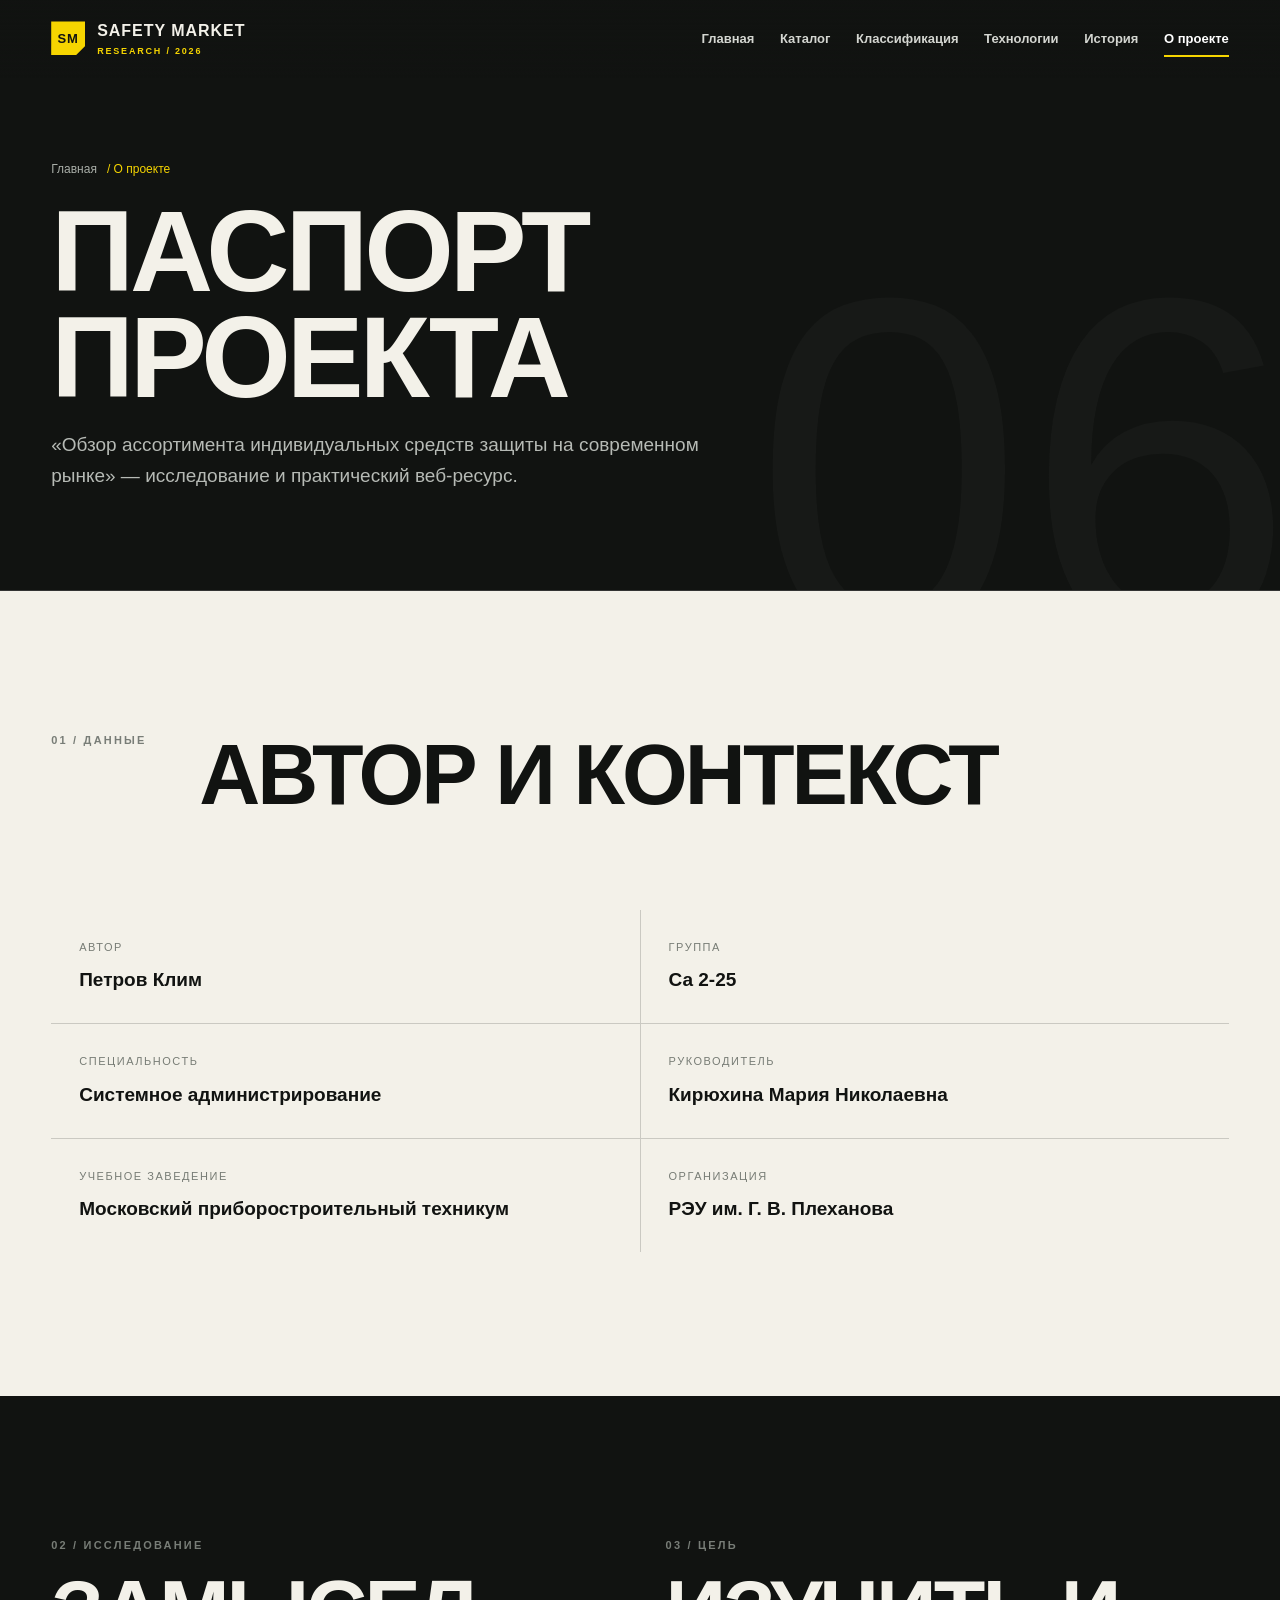
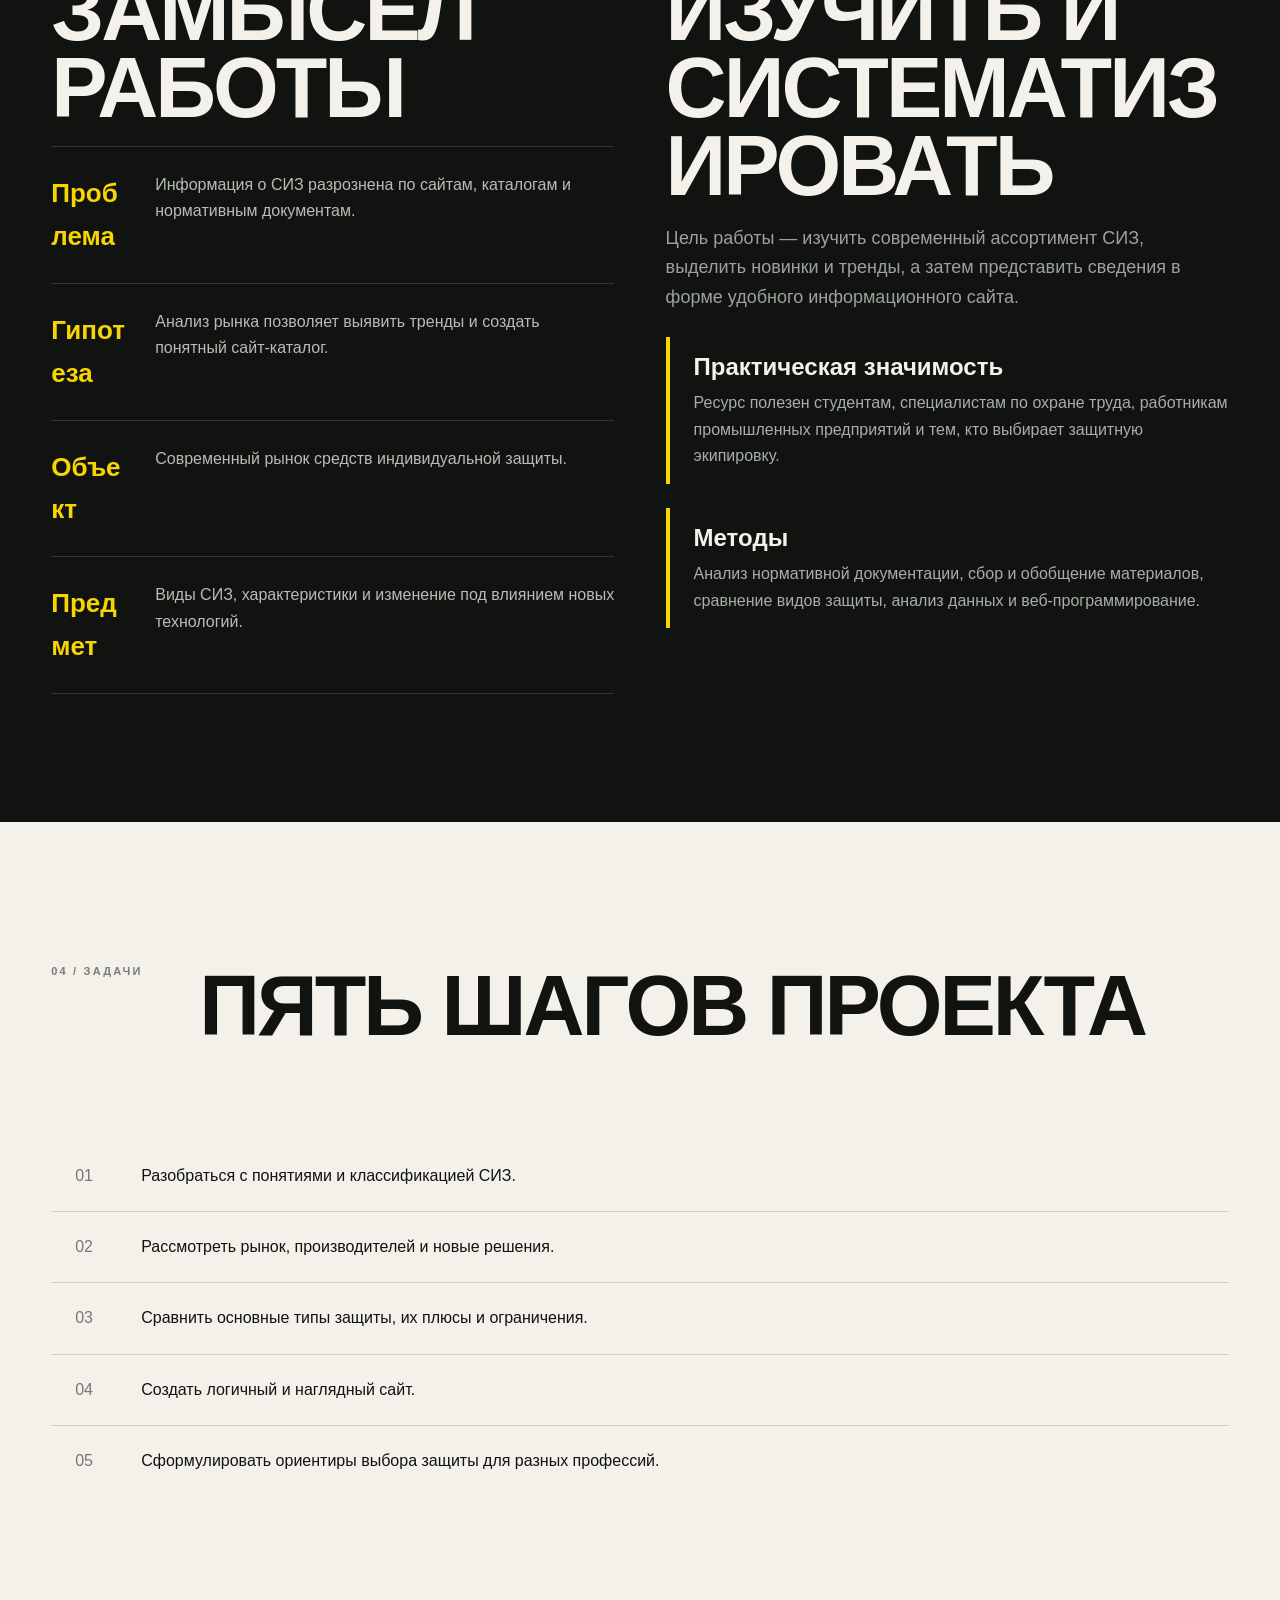
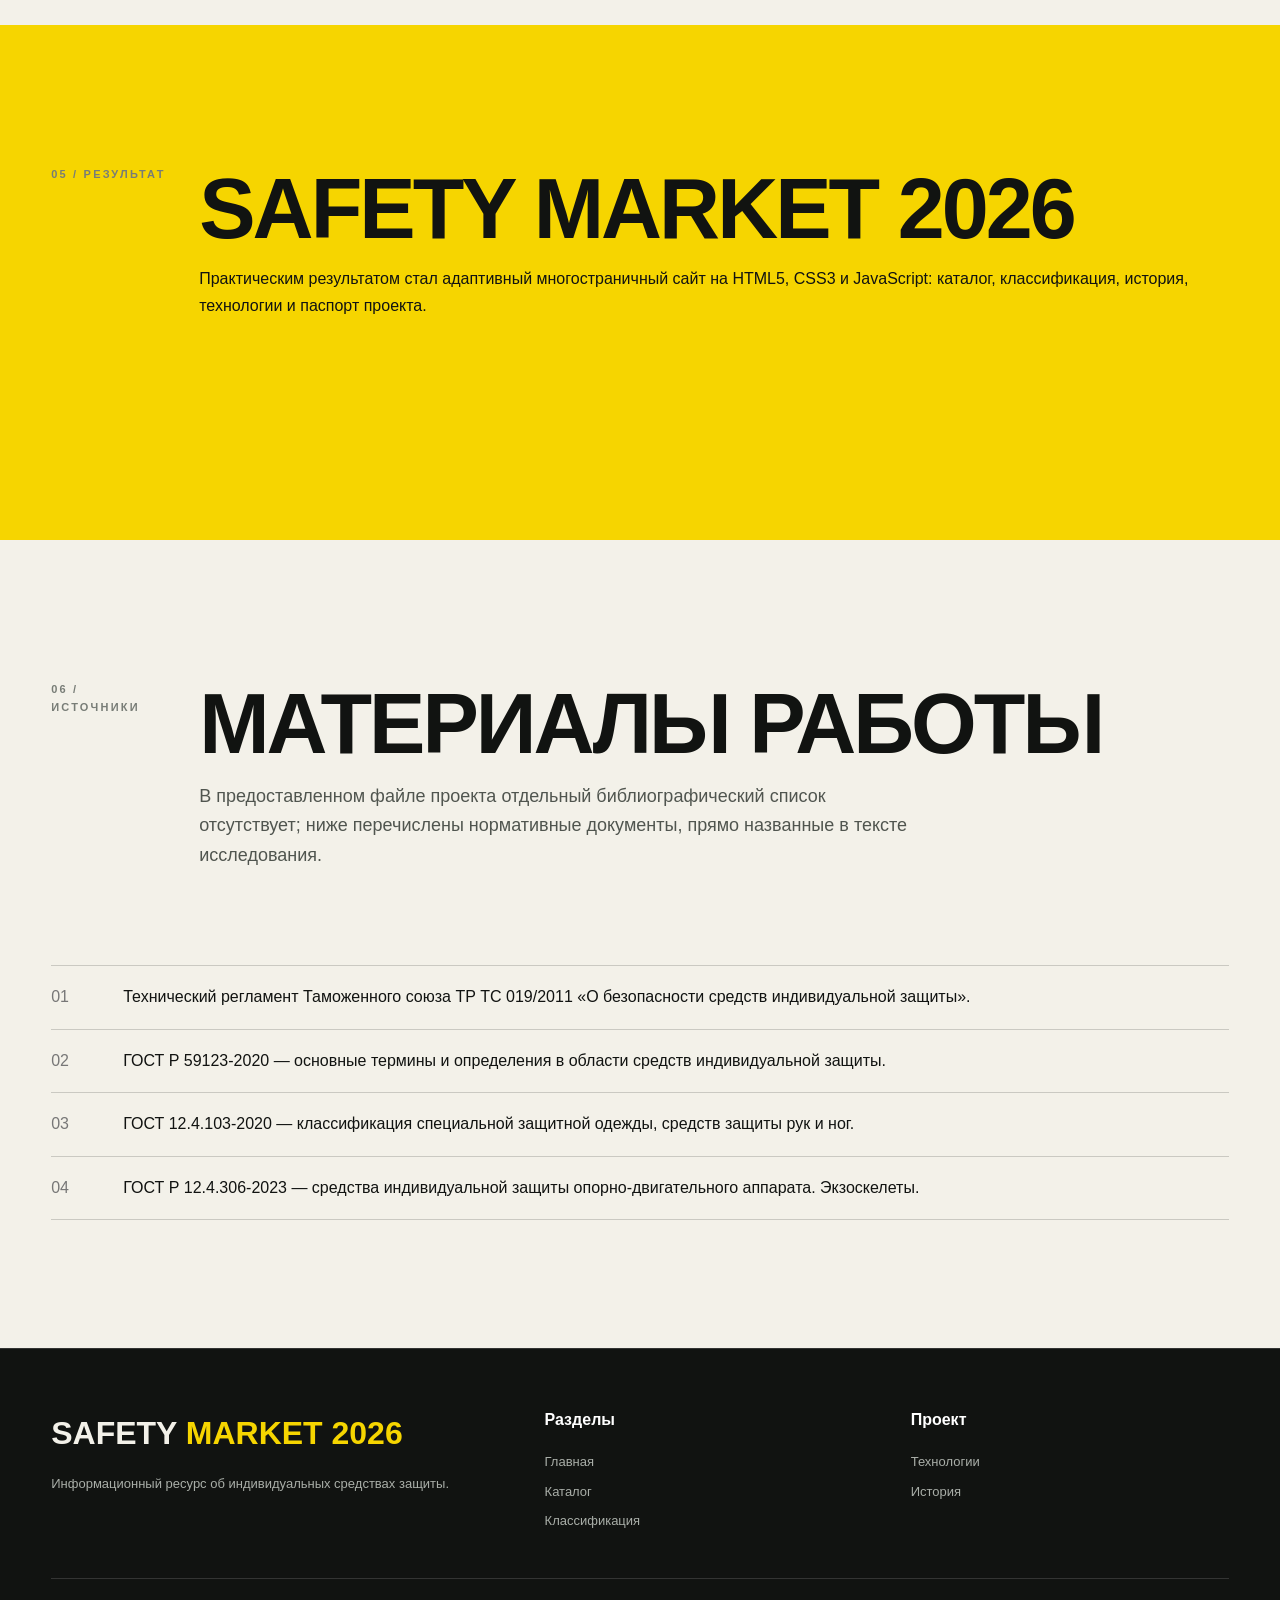
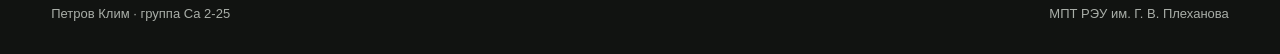
==== about.html @ 38fd539b "new site" ====
<!doctype html><html lang="ru"><head><meta charset="utf-8"><meta name="viewport" content="width=device-width,initial-scale=1"><meta name="description" content="Паспорт индивидуального проекта SAFETY MARKET 2026."><title>О проекте — SAFETY MARKET 2026</title><link rel="icon" href="assets/images/helmet.png"><link rel="stylesheet" href="assets/css/style.css?v=7"><script src="assets/js/main.js?v=7" defer></script></head><body><a class="skip-link" href="#main">К содержанию</a>
<header class="site-header"><div class="shell header-inner"><a class="brand" href="index.html"><span class="brand-mark">SM</span><span>SAFETY MARKET<small>RESEARCH / 2026</small></span></a><button class="menu-btn" aria-label="Открыть меню" aria-expanded="false" aria-controls="main-nav"><span></span></button><nav class="nav" id="main-nav"><a href="index.html">Главная</a><a href="catalog.html">Каталог</a><a href="classification.html">Классификация</a><a href="technology.html">Технологии</a><a href="history.html">История</a><a href="about.html" aria-current="page">О проекте</a></nav></div></header>
<main id="main"><section class="page-hero" data-code="06"><div class="shell"><div class="breadcrumbs"><a href="index.html">Главная</a><span>/ О проекте</span></div><h1>Паспорт проекта</h1><p>«Обзор ассортимента индивидуальных средств защиты на современном рынке» — исследование и практический веб-ресурс.</p></div></section>
<section class="section light"><div class="shell"><div class="section-head reveal"><div class="section-no">01 / Данные</div><div><h2 class="section-title">Автор и контекст</h2></div></div><dl class="about-facts"><div class="fact"><dt>Автор</dt><dd>Петров Клим</dd></div><div class="fact"><dt>Группа</dt><dd>Са 2-25</dd></div><div class="fact"><dt>Специальность</dt><dd>Системное администрирование</dd></div><div class="fact"><dt>Руководитель</dt><dd>Кирюхина Мария Николаевна</dd></div><div class="fact"><dt>Учебное заведение</dt><dd>Московский приборостроительный техникум</dd></div><div class="fact"><dt>Организация</dt><dd>РЭУ им. Г. В. Плеханова</dd></div></dl></div></section>
<section class="section"><div class="shell"><div class="grid-2"><div><div class="section-no">02 / Исследование</div><h2 class="section-title">Замысел работы</h2><div class="smart-list"><div class="smart-item"><b>Проблема</b><p>Информация о СИЗ разрознена по сайтам, каталогам и нормативным документам.</p></div><div class="smart-item"><b>Гипотеза</b><p>Анализ рынка позволяет выявить тренды и создать понятный сайт-каталог.</p></div><div class="smart-item"><b>Объект</b><p>Современный рынок средств индивидуальной защиты.</p></div><div class="smart-item"><b>Предмет</b><p>Виды СИЗ, характеристики и изменение под влиянием новых технологий.</p></div></div></div><div><div class="section-no">03 / Цель</div><h2 class="section-title">Изучить и систематизировать</h2><p class="section-intro">Цель работы — изучить современный ассортимент СИЗ, выделить новинки и тренды, а затем представить сведения в форме удобного информационного сайта.</p><div class="norm"><b>Практическая значимость</b><p>Ресурс полезен студентам, специалистам по охране труда, работникам промышленных предприятий и тем, кто выбирает защитную экипировку.</p></div><div class="norm"><b>Методы</b><p>Анализ нормативной документации, сбор и обобщение материалов, сравнение видов защиты, анализ данных и веб-программирование.</p></div></div></div></div></section>
<section class="section light"><div class="shell"><div class="section-head"><div class="section-no">04 / Задачи</div><div><h2 class="section-title">Пять шагов проекта</h2></div></div><div class="task-list"><div class="task">Разобраться с понятиями и классификацией СИЗ.</div><div class="task">Рассмотреть рынок, производителей и новые решения.</div><div class="task">Сравнить основные типы защиты, их плюсы и ограничения.</div><div class="task">Создать логичный и наглядный сайт.</div><div class="task">Сформулировать ориентиры выбора защиты для разных профессий.</div></div></div></section>
<section class="section yellow"><div class="shell"><div class="section-head"><div class="section-no">05 / Результат</div><div><h2 class="section-title">SAFETY MARKET 2026</h2><p>Практическим результатом стал адаптивный многостраничный сайт на HTML5, CSS3 и JavaScript: каталог, классификация, история, технологии и паспорт проекта.</p></div></div></div></section>
<section class="section light"><div class="shell"><div class="section-head"><div class="section-no">06 / Источники</div><div><h2 class="section-title">Материалы работы</h2><p class="section-intro">В предоставленном файле проекта отдельный библиографический список отсутствует; ниже перечислены нормативные документы, прямо названные в тексте исследования.</p></div></div><ol class="sources"><li><span>01</span><div>Технический регламент Таможенного союза ТР ТС 019/2011 «О безопасности средств индивидуальной защиты».</div></li><li><span>02</span><div>ГОСТ Р 59123-2020 — основные термины и определения в области средств индивидуальной защиты.</div></li><li><span>03</span><div>ГОСТ 12.4.103-2020 — классификация специальной защитной одежды, средств защиты рук и ног.</div></li><li><span>04</span><div>ГОСТ Р 12.4.306-2023 — средства индивидуальной защиты опорно-двигательного аппарата. Экзоскелеты.</div></li></ol></div></section></main>
<footer class="site-footer"><div class="shell"><div class="footer-grid"><div class="footer-brand"><h2>SAFETY <span>MARKET 2026</span></h2><p>Информационный ресурс об индивидуальных средствах защиты.</p></div><div class="footer-col"><b>Разделы</b><a href="index.html">Главная</a><a href="catalog.html">Каталог</a><a href="classification.html">Классификация</a></div><div class="footer-col"><b>Проект</b><a href="technology.html">Технологии</a><a href="history.html">История</a></div></div><div class="footer-bottom"><span>Петров Клим · группа Са 2-25</span><span>МПТ РЭУ им. Г. В. Плеханова</span></div></div></footer></body></html>
---- assets/css/style.css ----
:root{--ink:#111311;--ink-2:#1a1d1b;--paper:#f3f1e9;--muted:#a9aea8;--line:rgba(255,255,255,.14);--yellow:#f6d500;--yellow-2:#ffe84d;--max:1240px;--pad:clamp(20px,4vw,64px);--display:"Arial Narrow","Roboto Condensed",Impact,sans-serif;--body:Inter,"Segoe UI",Arial,sans-serif;--shadow:0 24px 70px rgba(0,0,0,.28)}
*{box-sizing:border-box}html{scroll-behavior:smooth}body{margin:0;background:var(--ink);color:var(--paper);font-family:var(--body);font-size:16px;line-height:1.65;overflow-x:hidden}body.menu-open{overflow:hidden}img{display:block;max-width:100%}a{color:inherit;text-decoration:none}button{font:inherit}.skip-link{position:fixed;top:-80px;left:16px;z-index:1000;background:var(--yellow);color:var(--ink);padding:12px 18px}.skip-link:focus{top:16px}.shell{width:min(calc(100% - var(--pad)*2),var(--max));margin-inline:auto}.site-header{position:fixed;inset:0 0 auto;z-index:100;height:78px;border-bottom:1px solid transparent;transition:.3s;background:linear-gradient(to bottom,rgba(17,19,17,.78),transparent)}.site-header.scrolled{height:68px;background:rgba(17,19,17,.94);border-color:var(--line);backdrop-filter:blur(10px)}.header-inner{height:100%;display:flex;align-items:center;justify-content:space-between;gap:32px}.brand{display:flex;align-items:center;gap:12px;font-family:var(--display);font-weight:900;letter-spacing:.06em}.brand-mark{display:grid;place-items:center;width:34px;height:34px;background:var(--yellow);color:var(--ink);clip-path:polygon(0 0,100% 0,100% 72%,72% 100%,0 100%);font-size:13px}.brand small{display:block;color:var(--yellow);font-family:var(--body);font-size:9px;letter-spacing:.2em}.nav{display:flex;align-items:center;gap:clamp(16px,2vw,30px)}.nav a{position:relative;color:#d4d6d1;font-size:13px;font-weight:650}.nav a::after{content:"";position:absolute;left:0;right:100%;bottom:-8px;height:2px;background:var(--yellow);transition:.25s}.nav a:hover,.nav a[aria-current=page]{color:#fff}.nav a:hover::after,.nav a[aria-current=page]::after{right:0}.menu-btn{display:none;width:46px;height:46px;border:1px solid var(--line);background:transparent;color:#fff;cursor:pointer}.menu-btn span,.menu-btn::before,.menu-btn::after{content:"";display:block;width:20px;height:2px;background:currentColor;margin:5px auto;transition:.25s}.menu-btn[aria-expanded=true] span{opacity:0}.menu-btn[aria-expanded=true]::before{transform:translateY(7px) rotate(45deg)}.menu-btn[aria-expanded=true]::after{transform:translateY(-7px) rotate(-45deg)}
.hero{min-height:100svh;display:grid;align-items:end;position:relative;overflow:hidden}.hero-media{position:absolute;inset:0}.hero-media img{width:100%;height:100%;object-fit:cover;object-position:center}.hero-media::after{content:"";position:absolute;inset:0;background:linear-gradient(90deg,rgba(10,12,10,.97) 0%,rgba(10,12,10,.84) 37%,rgba(10,12,10,.12) 76%),linear-gradient(0deg,var(--ink) 0%,transparent 35%)}.hero-grid{position:relative;z-index:2;padding-top:150px;padding-bottom:64px;display:grid;grid-template-columns:minmax(0,720px) 1fr;align-items:end;min-height:100svh}.eyebrow,.section-no{font-size:11px;letter-spacing:.2em;text-transform:uppercase;font-weight:750}.eyebrow{color:var(--yellow);display:flex;align-items:center;gap:12px}.eyebrow::before{content:"";width:36px;height:2px;background:currentColor}.hero h1,.page-hero h1,.section-title{font-family:var(--display);text-transform:uppercase;line-height:.92;letter-spacing:-.035em;margin:18px 0}.hero h1{font-size:clamp(56px,9vw,138px);max-width:850px}.hero h1 span{color:var(--yellow)}.hero-copy{max-width:610px;color:#c6cac4;font-size:clamp(17px,1.7vw,22px)}.actions{display:flex;flex-wrap:wrap;gap:12px;margin-top:30px}.btn{min-height:50px;display:inline-flex;align-items:center;justify-content:center;gap:10px;padding:0 22px;border:1px solid var(--yellow);font-weight:750;font-size:13px;letter-spacing:.04em;transition:.2s}.btn-primary{background:var(--yellow);color:var(--ink)}.btn:hover{transform:translateY(-2px);background:var(--yellow-2);color:var(--ink)}.btn-ghost{border-color:rgba(255,255,255,.4)}.hero-stats{grid-column:1/-1;display:grid;grid-template-columns:repeat(4,1fr);border-top:1px solid var(--line);margin-top:68px}.stat{padding:22px 24px 0 0}.stat strong{font-family:var(--display);font-size:clamp(26px,3.5vw,52px);line-height:1;color:var(--yellow)}.stat span{display:block;color:var(--muted);font-size:12px;margin-top:8px;max-width:180px}
main{display:block}.section{padding:clamp(80px,10vw,150px) 0}.section.light{background:var(--paper);color:var(--ink)}.section.yellow{background:var(--yellow);color:var(--ink)}.section-head{display:grid;grid-template-columns:120px 1fr;gap:28px;margin-bottom:clamp(42px,6vw,80px)}.section-no{padding-top:12px;color:#787d77}.section-title{font-size:clamp(42px,6.6vw,92px);max-width:970px;overflow-wrap:anywhere}.section-intro{max-width:720px;color:#9da29c;font-size:18px}.light .section-intro{color:#50554f}.grid-2{display:grid;grid-template-columns:repeat(2,minmax(0,1fr));gap:clamp(24px,4vw,64px)}.grid-3{display:grid;grid-template-columns:repeat(3,minmax(0,1fr));gap:1px;background:var(--line)}.project-points{display:grid;grid-template-columns:repeat(4,1fr);gap:1px;background:rgba(17,19,17,.15);border:1px solid rgba(17,19,17,.15)}.project-point{padding:28px;background:var(--paper)}.project-point b{font-family:var(--display);text-transform:uppercase;font-size:22px}.project-point p{color:#555b54;font-size:14px}.category-grid{display:grid;grid-template-columns:repeat(12,1fr);gap:12px}.category-card{position:relative;min-height:330px;overflow:hidden;background:#222;grid-column:span 4}.category-card.wide{grid-column:span 6}.category-card img{width:100%;height:100%;position:absolute;inset:0;object-fit:cover;transition:transform .6s}.category-card::after{content:"";position:absolute;inset:0;background:linear-gradient(0deg,rgba(5,6,5,.92),rgba(5,6,5,.04) 70%)}.category-card:hover img{transform:scale(1.045)}.category-copy{position:absolute;z-index:2;inset:auto 24px 24px}.category-copy span{color:var(--yellow);font-size:11px;letter-spacing:.16em}.category-copy h3{font-family:var(--display);font-size:28px;line-height:1;margin:8px 0;text-transform:uppercase}.category-copy p{font-size:13px;color:#c9ccc7;margin:0}.tech-strip{display:grid;grid-template-columns:repeat(7,1fr);border-block:1px solid var(--line)}.tech-chip{padding:28px 14px;border-right:1px solid var(--line);text-align:center}.tech-chip b{display:block;font-family:var(--display);font-size:20px;color:var(--yellow)}.tech-chip span{color:var(--muted);font-size:11px}.feature-image{min-height:520px;position:relative;overflow:hidden}.feature-image img{width:100%;height:100%;object-fit:cover;position:absolute}.feature-image::after{content:"";position:absolute;inset:0;background:linear-gradient(90deg,rgba(12,14,12,.9),transparent)}.feature-copy{position:relative;z-index:2;padding:clamp(28px,5vw,70px);max-width:600px}.feature-copy h3{font-family:var(--display);font-size:clamp(38px,5vw,70px);line-height:.95;text-transform:uppercase;margin:16px 0}.feature-copy p{color:#d3d6d1}.timeline-preview{display:grid;grid-template-columns:repeat(5,1fr);position:relative}.timeline-preview::before{content:"";position:absolute;left:0;right:0;top:20px;height:1px;background:rgba(17,19,17,.25)}.time-point{position:relative;padding:52px 22px 0 0}.time-point::before{content:"";position:absolute;top:14px;left:0;width:13px;height:13px;background:var(--ink);border:4px solid var(--yellow)}.time-point b{font-family:var(--display);font-size:21px}.time-point p{font-size:13px;color:#585c57}.cta{padding:90px 0;background:var(--yellow);color:var(--ink)}.cta-inner{display:flex;align-items:end;justify-content:space-between;gap:40px}.cta h2{font-family:var(--display);font-size:clamp(40px,6vw,82px);line-height:.95;text-transform:uppercase;margin:0;max-width:900px}.cta .btn{border-color:var(--ink);white-space:nowrap}
.page-hero{padding:160px 0 80px;border-bottom:1px solid var(--line);position:relative;overflow:hidden}.page-hero::after{content:attr(data-code);position:absolute;right:-.03em;bottom:-.25em;font-family:var(--display);font-size:min(38vw,520px);line-height:1;color:rgba(255,255,255,.025);pointer-events:none}.breadcrumbs{display:flex;gap:10px;color:var(--muted);font-size:12px}.breadcrumbs span{color:var(--yellow)}.page-hero h1{font-size:clamp(54px,9vw,128px);max-width:1050px}.page-hero p{max-width:700px;color:#b6bab5;font-size:19px}.filter-bar{display:flex;flex-wrap:wrap;gap:8px;margin-bottom:36px}.filter-btn{border:1px solid #c9c7bf;background:transparent;padding:11px 16px;cursor:pointer;font-weight:700;font-size:13px}.filter-btn:hover,.filter-btn.active{background:var(--ink);color:var(--yellow);border-color:var(--ink)}.catalog-grid{display:grid;grid-template-columns:repeat(3,1fr);gap:18px}.product{background:#fff;border:1px solid #d9d7cf;transition:.25s;overflow:hidden}.product.hidden{display:none}.product:hover{transform:translateY(-4px);box-shadow:0 18px 50px rgba(0,0,0,.12)}.product-media{height:220px;background:#dfe1dc;overflow:hidden}.product-media img{width:100%;height:100%;object-fit:cover;transition:.5s}.product:hover img{transform:scale(1.04)}.product-body{padding:24px}.tag{font-size:10px;letter-spacing:.14em;text-transform:uppercase;color:#70766e}.product h2{font-family:var(--display);font-size:28px;line-height:1.05;text-transform:uppercase;margin:8px 0}.product p{font-size:14px;color:#4e544e}.details-btn{width:100%;border:0;border-top:1px solid #ddd;background:#f7f6f1;text-align:left;padding:14px 24px;font-weight:700;cursor:pointer}.details-btn::after{content:"+";float:right}.details-btn[aria-expanded=true]::after{content:"−"}.product-details{padding:0 24px;max-height:0;overflow:hidden;transition:max-height .35s}.product-details p{margin:14px 0}.product-details strong{color:var(--ink)}
.organ-grid{display:grid;grid-template-columns:repeat(3,1fr);gap:1px;background:rgba(17,19,17,.18)}.organ{background:var(--paper);padding:28px;min-height:200px}.organ .num{font-family:var(--display);font-size:13px;color:#8a8e87}.organ h3{font-family:var(--display);font-size:27px;text-transform:uppercase;margin:20px 0 8px}.risk-grid{display:grid;grid-template-columns:1fr 1fr;gap:1px;background:#3b3e3a}.risk{padding:clamp(28px,5vw,70px);background:var(--ink-2)}.risk:last-child{background:var(--yellow);color:var(--ink)}.risk .risk-no{font-family:var(--display);font-size:100px;line-height:.8;color:var(--yellow)}.risk:last-child .risk-no{color:var(--ink)}.comparison{width:100%;border-collapse:collapse;margin-top:50px}.comparison th,.comparison td{border-bottom:1px solid rgba(255,255,255,.15);padding:18px;text-align:left;vertical-align:top}.comparison th{color:var(--yellow);font-size:12px;text-transform:uppercase;letter-spacing:.1em}.light .comparison th,.light .comparison td{border-color:rgba(17,19,17,.18)}.light .comparison th{color:#5b5e59}.norm{border-left:4px solid var(--yellow);padding:10px 0 10px 24px;margin:24px 0}.norm b{display:block;font-family:var(--display);font-size:24px}.norm p{margin:4px 0;color:var(--muted)}
.material-list{display:grid;grid-template-columns:repeat(2,1fr);gap:1px;background:var(--line)}.material{background:var(--ink);padding:34px;min-height:220px}.material h3{font-family:var(--display);font-size:32px;color:var(--yellow);margin:0}.material p{color:#b3b7b1}.process{display:grid;grid-template-columns:repeat(4,1fr);align-items:center;gap:12px;margin-top:42px}.process-step{border:1px solid rgba(17,19,17,.28);padding:24px;min-height:130px;position:relative}.process-step:not(:last-child)::after{content:"→";position:absolute;right:-22px;top:40%;z-index:2;font-size:28px}.process-step b{display:block;font-family:var(--display);font-size:21px;text-transform:uppercase}.process-step span{font-size:13px}.smart-list{display:grid;gap:0;border-top:1px solid var(--line)}.smart-item{display:grid;grid-template-columns:80px 1fr;gap:24px;padding:25px 0;border-bottom:1px solid var(--line)}.smart-item b{font-family:var(--display);font-size:26px;color:var(--yellow);overflow-wrap:anywhere}.smart-item p{margin:0;color:#b8bcb6}
.history-line{position:relative;max-width:980px;margin:auto}.history-line::before{content:"";position:absolute;left:50%;top:0;bottom:0;width:2px;background:#d4d2ca;transform:translateX(-50%)}.history-line::after{content:"";position:absolute;left:50%;top:0;width:2px;height:var(--timeline-progress,0%);background:var(--yellow);transform:translateX(-50%);transition:.1s}.era{width:50%;padding:0 60px 90px 0;position:relative}.era:nth-child(even){margin-left:50%;padding:0 0 90px 60px}.era::after{content:"";position:absolute;right:-8px;top:8px;width:14px;height:14px;background:var(--paper);border:2px solid var(--ink);z-index:2}.era:nth-child(even)::after{left:-8px}.era-year{color:#767b74;font-size:11px;letter-spacing:.16em;text-transform:uppercase}.era h2{font-family:var(--display);font-size:34px;line-height:1;text-transform:uppercase;margin:10px 0}.era p{color:#555b54}.era img{width:100%;height:220px;object-fit:cover;margin-top:20px;filter:saturate(.8)}
.about-facts{display:grid;grid-template-columns:repeat(2,1fr);gap:1px;background:rgba(17,19,17,.18)}.fact{padding:28px;background:var(--paper)}.fact dt{font-size:11px;letter-spacing:.14em;text-transform:uppercase;color:#777c75}.fact dd{margin:8px 0 0;font-size:19px;font-weight:650}.task-list{counter-reset:task;display:grid;gap:1px;background:#d0cec5}.task{counter-increment:task;background:var(--paper);padding:22px 24px;display:grid;grid-template-columns:50px 1fr;gap:16px}.task::before{content:counter(task,decimal-leading-zero);font-family:var(--display);color:#777}.sources{margin:0;padding:0;list-style:none;border-top:1px solid rgba(17,19,17,.18)}.sources li{padding:18px 0;border-bottom:1px solid rgba(17,19,17,.18);display:grid;grid-template-columns:60px 1fr;gap:12px}.sources span{font-family:var(--display);color:#777}
.site-footer{border-top:1px solid var(--line);padding:58px 0 30px}.footer-grid{display:grid;grid-template-columns:1.4fr 1fr 1fr;gap:48px}.footer-brand h2{font-family:var(--display);font-size:32px;margin:0}.footer-brand h2 span{color:var(--yellow)}.footer-brand p,.footer-col a,.footer-bottom{color:var(--muted);font-size:13px}.footer-col b{display:block;color:#fff;margin-bottom:14px}.footer-col a{display:block;padding:4px 0}.footer-col a:hover{color:var(--yellow)}.footer-bottom{display:flex;justify-content:space-between;gap:20px;border-top:1px solid var(--line);margin-top:42px;padding-top:24px}.reveal{opacity:0;transform:translateY(24px);transition:opacity .65s,transform .65s}.reveal.visible{opacity:1;transform:none}.reveal[data-delay="1"]{transition-delay:.08s}.reveal[data-delay="2"]{transition-delay:.16s}.reveal[data-delay="3"]{transition-delay:.24s}:focus-visible{outline:3px solid var(--yellow);outline-offset:4px}
@media(max-width:960px){.nav{position:fixed;inset:68px 0 0;background:rgba(17,19,17,.98);padding:32px var(--pad);display:flex;flex-direction:column;align-items:stretch;gap:0;opacity:0;visibility:hidden;pointer-events:none;transition:opacity .3s,visibility .3s}.nav.open{opacity:1;visibility:visible;pointer-events:auto}.nav a{padding:17px 0;border-bottom:1px solid var(--line);font-size:18px}.menu-btn{display:block}.hero-grid,.grid-2{grid-template-columns:1fr}.section-title{overflow-wrap:anywhere}.smart-item{grid-template-columns:130px 1fr}.hero-media img{object-position:62% center}.hero-media::after{background:linear-gradient(90deg,rgba(10,12,10,.96),rgba(10,12,10,.42)),linear-gradient(0deg,var(--ink),transparent 52%)}.category-card{grid-column:span 6}.tech-strip{grid-template-columns:repeat(4,1fr)}.catalog-grid{grid-template-columns:repeat(2,1fr)}.project-points{grid-template-columns:repeat(2,1fr)}.organ-grid{grid-template-columns:repeat(2,1fr)}.process{grid-template-columns:repeat(2,1fr)}.process-step::after{display:none}.footer-grid{grid-template-columns:1fr 1fr}.footer-brand{grid-column:1/-1}}
@media(max-width:640px){:root{--pad:18px}.site-header{height:68px}.brand{font-size:14px}.hero-grid{padding-top:120px;padding-bottom:36px}.hero h1{font-size:clamp(48px,17vw,76px)}.hero-copy{font-size:16px;max-width:90%}.hero-stats{grid-template-columns:repeat(2,1fr);margin-top:42px}.stat{padding-top:18px}.section{padding:72px 0}.section-head{grid-template-columns:1fr;gap:0}.section-no{padding:0}.section-title{font-size:44px;overflow-wrap:anywhere}.grid-2,.grid-3,.risk-grid,.material-list,.about-facts{grid-template-columns:1fr}.material h3{font-size:28px;overflow-wrap:anywhere}.project-points{grid-template-columns:1fr}.category-grid{display:grid;grid-template-columns:1fr}.category-card,.category-card.wide{grid-column:auto;min-height:300px}.tech-strip{grid-template-columns:repeat(2,1fr)}.timeline-preview{grid-template-columns:1fr}.timeline-preview::before{left:5px;right:auto;top:0;bottom:0;width:1px;height:auto}.time-point{padding:0 0 32px 32px}.time-point::before{top:5px}.cta-inner{align-items:start;flex-direction:column}.cta h2{font-size:36px;overflow-wrap:anywhere}.page-hero{padding-top:130px}.page-hero h1{font-size:38px;overflow-wrap:anywhere}.catalog-grid,.organ-grid{grid-template-columns:1fr}.product-media{height:210px}.process{grid-template-columns:1fr}.history-line::before,.history-line::after{left:7px}.era,.era:nth-child(even){width:auto;margin-left:0;padding:0 0 64px 38px}.era h2{font-size:30px;overflow-wrap:anywhere}.era::after,.era:nth-child(even)::after{left:0;right:auto}.footer-grid{grid-template-columns:1fr}.footer-brand{grid-column:auto}.footer-bottom{flex-direction:column}.comparison{font-size:12px;table-layout:fixed}.comparison th,.comparison td{padding:10px 5px;overflow-wrap:anywhere}.smart-item{grid-template-columns:1fr;gap:4px}}
@media(prefers-reduced-motion:reduce){html{scroll-behavior:auto}*,*::before,*::after{animation:none!important;transition:none!important}.reveal{opacity:1;transform:none}}
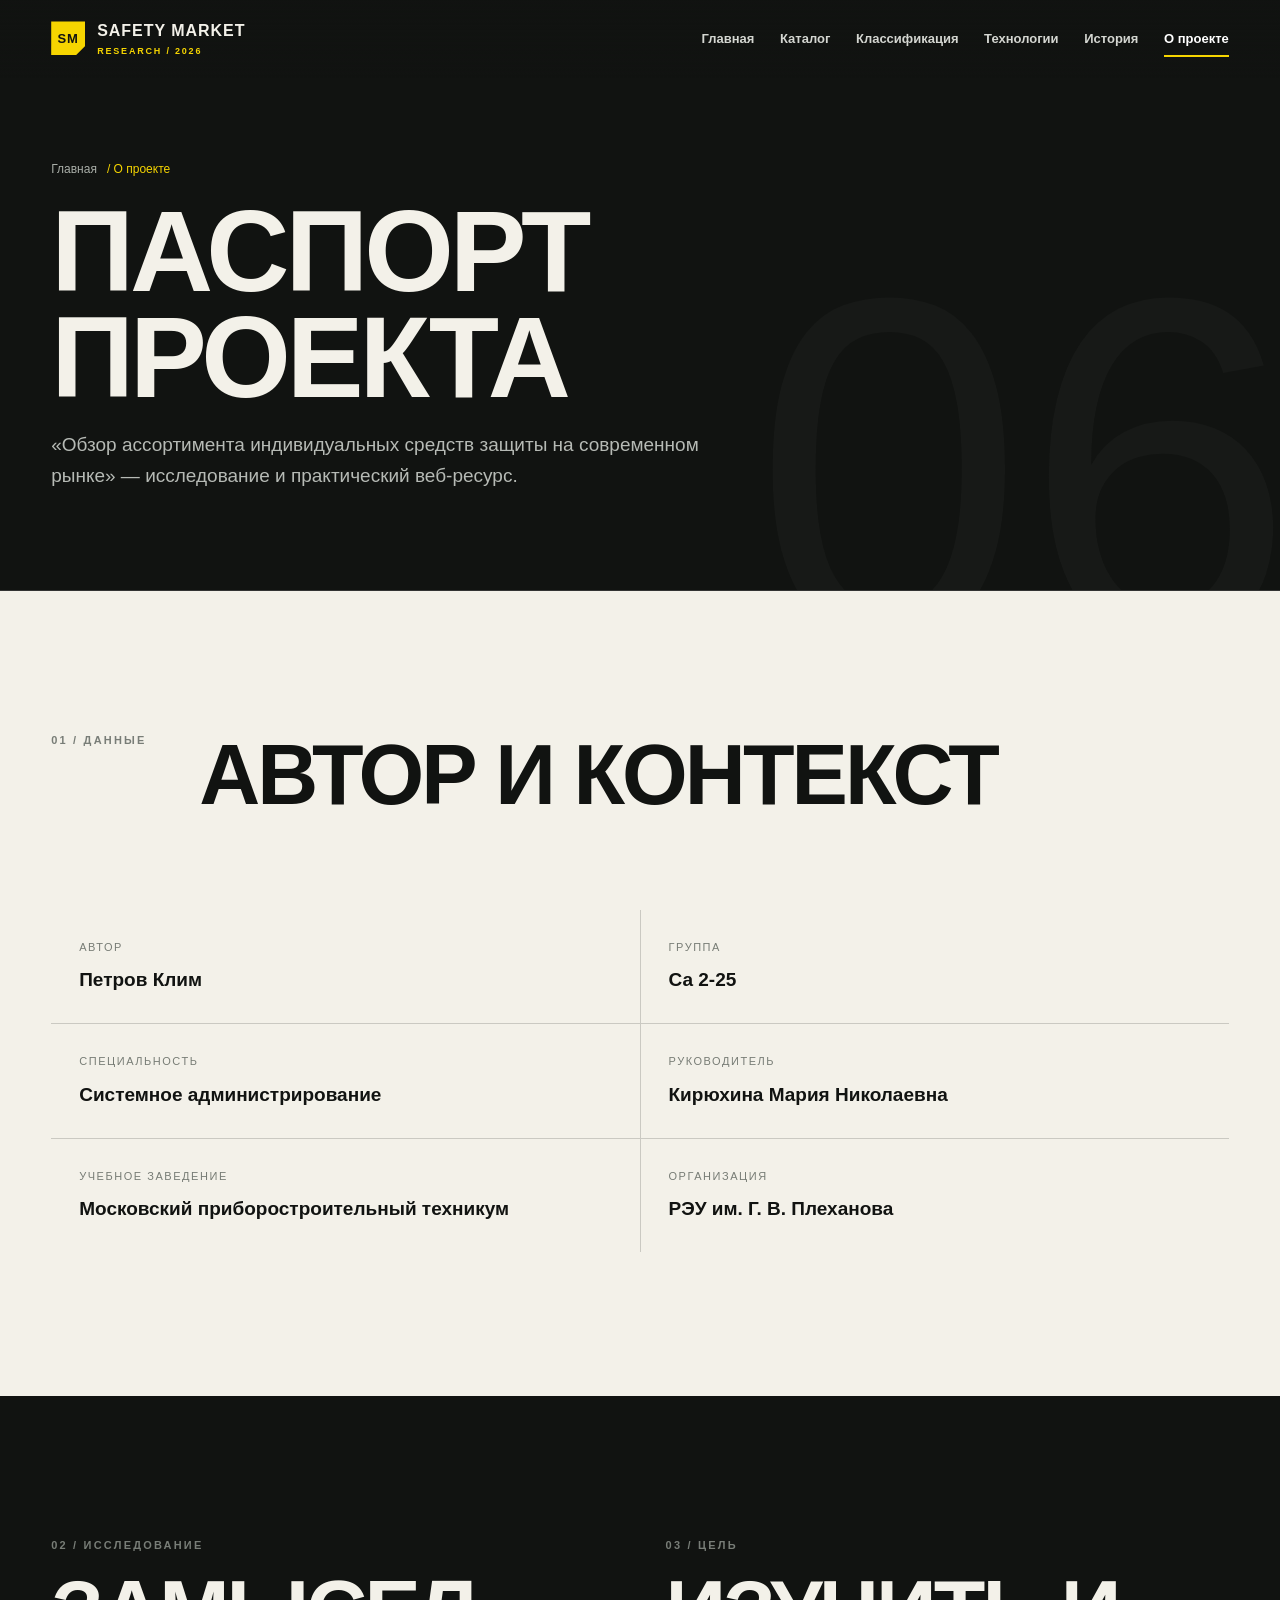
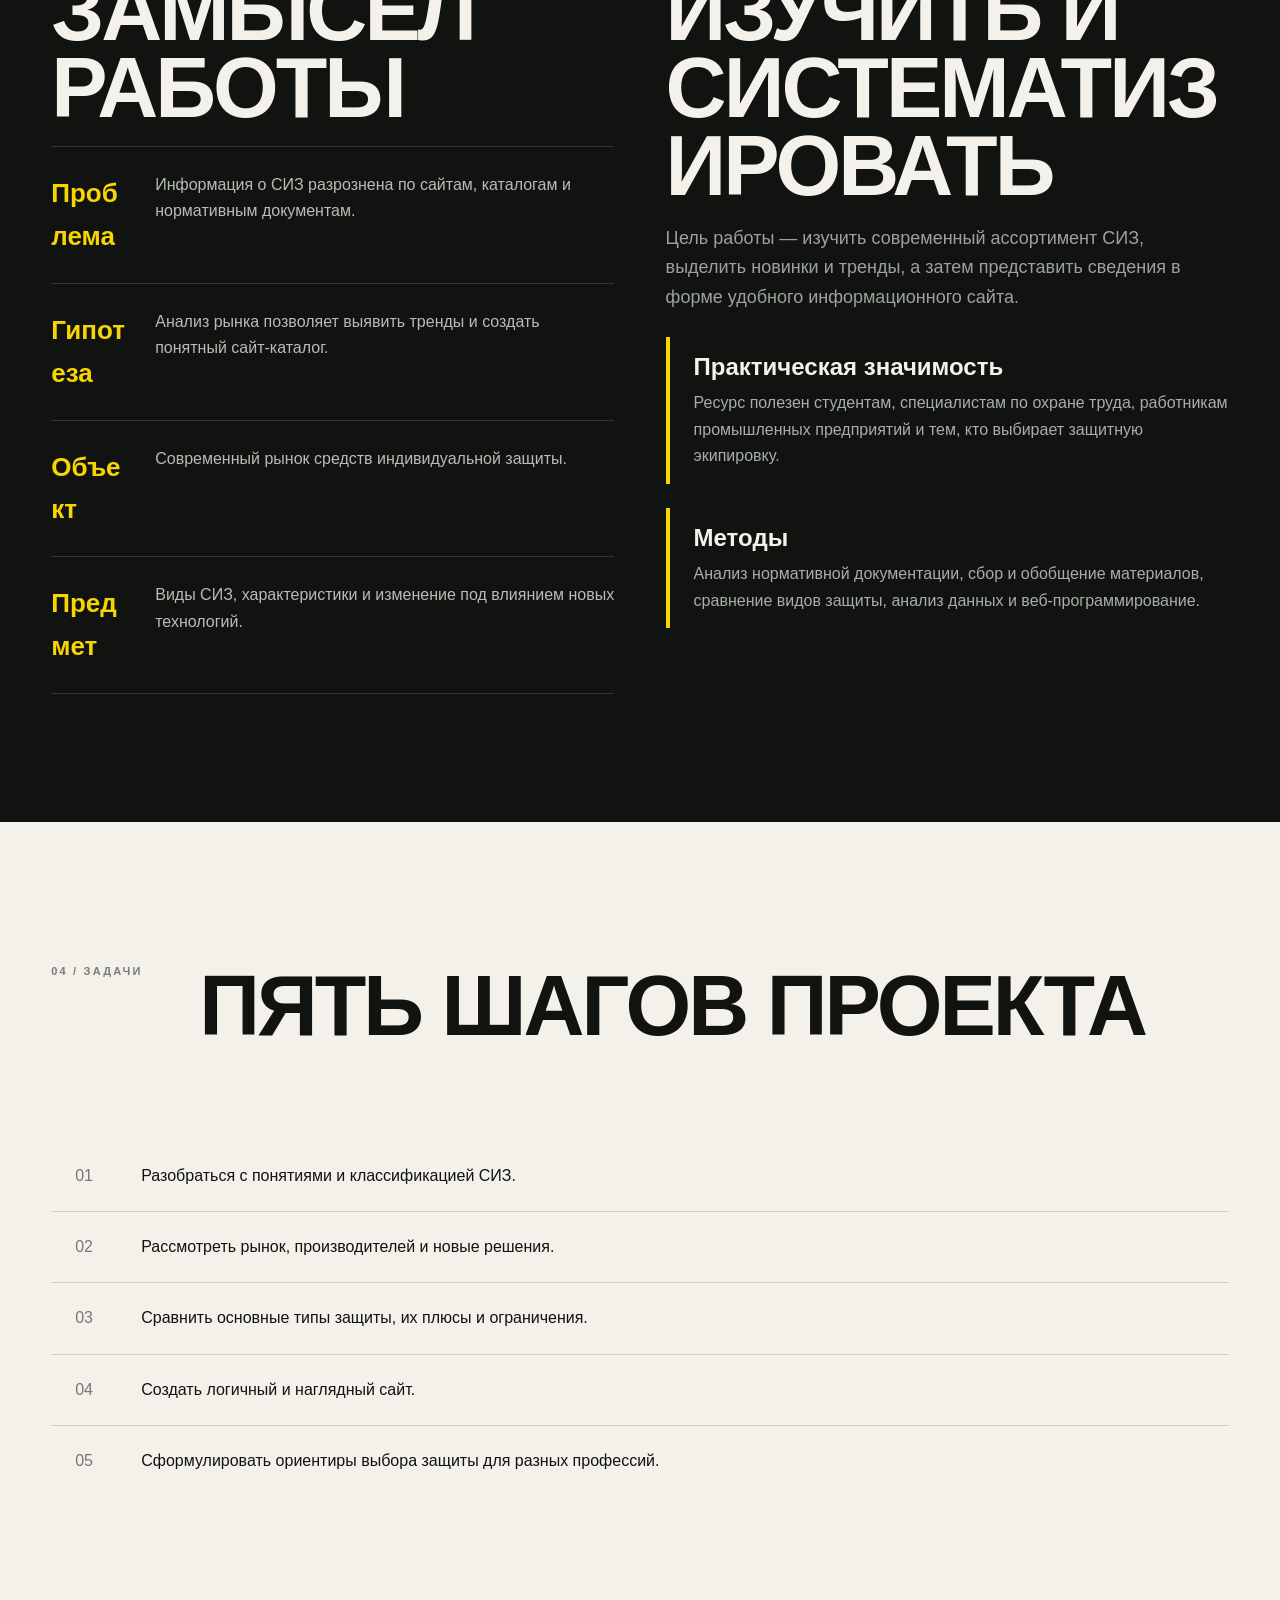
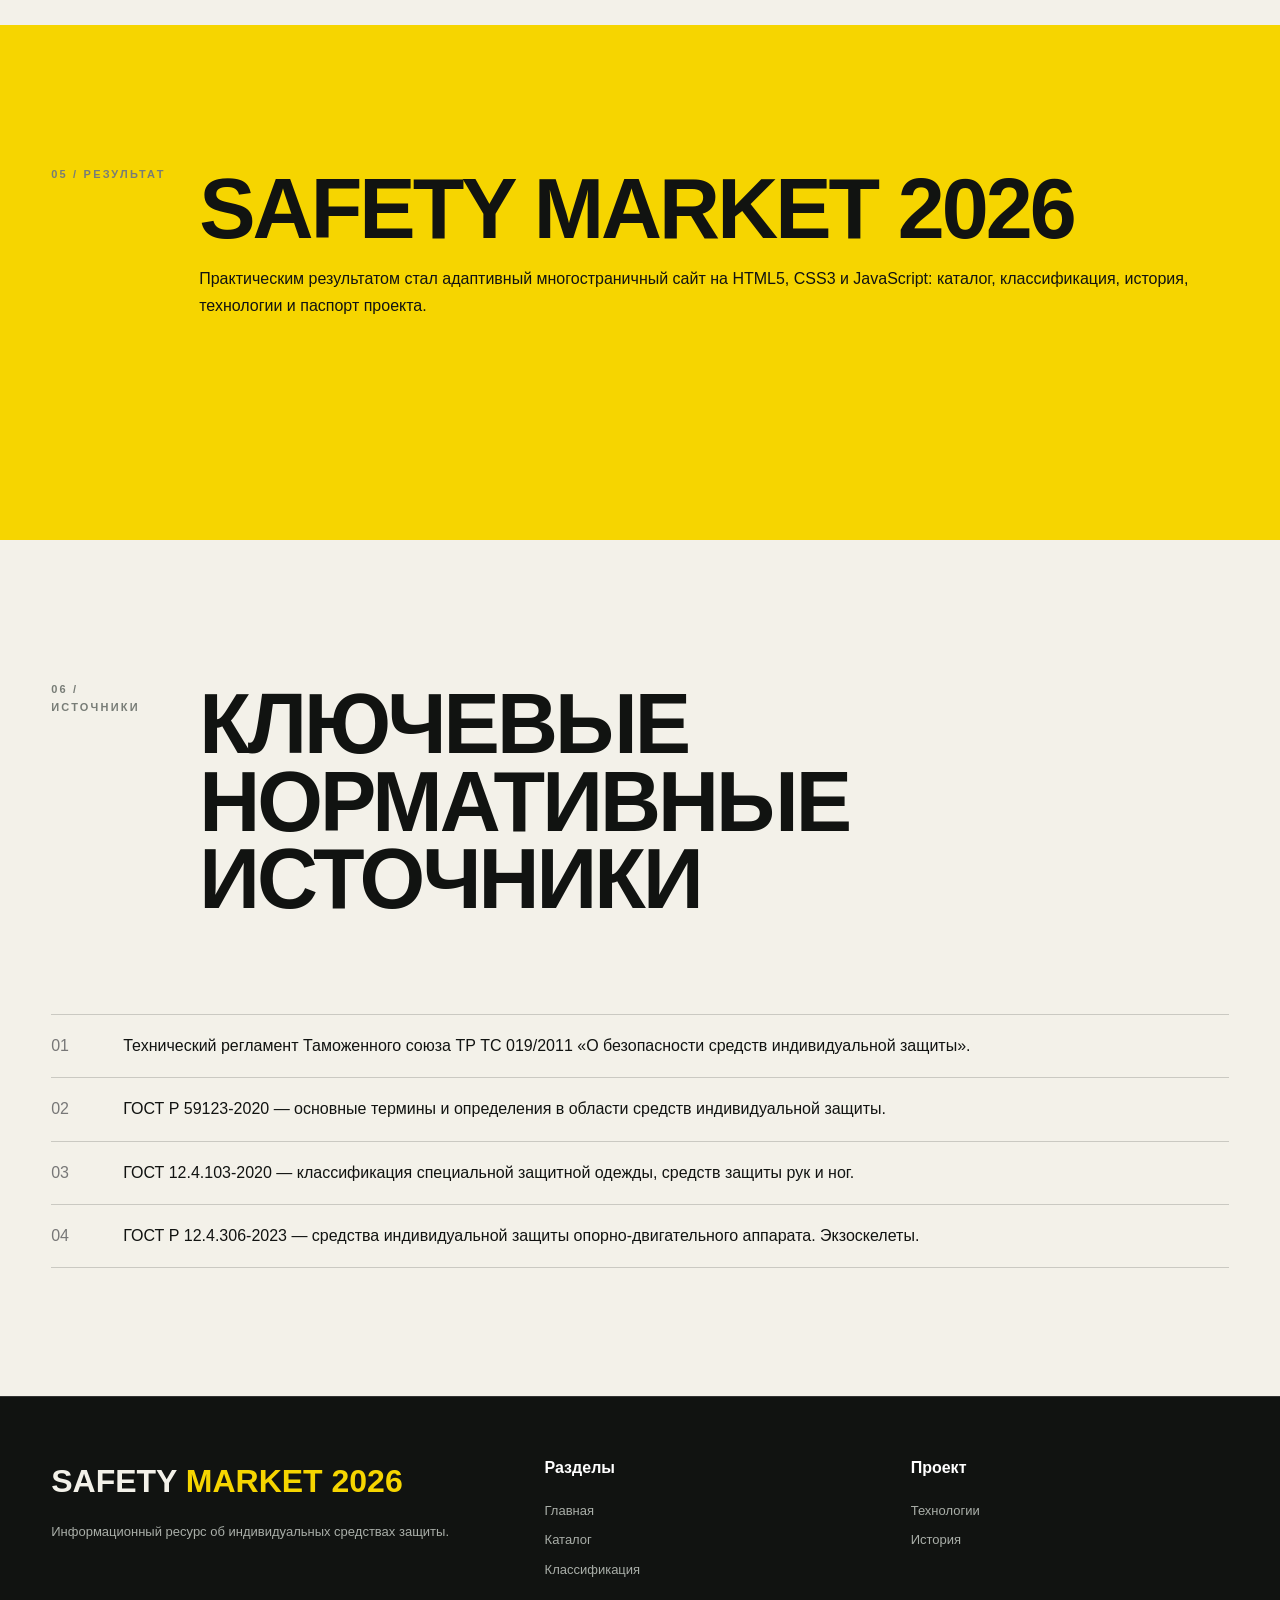
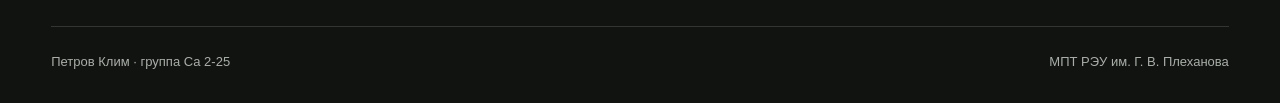
==== commit e1ef1804: "fixing a lot of" ====
--- a/about.html
+++ b/about.html
@@ -1,9 +1,9 @@
-<!doctype html><html lang="ru"><head><meta charset="utf-8"><meta name="viewport" content="width=device-width,initial-scale=1"><meta name="description" content="Паспорт индивидуального проекта SAFETY MARKET 2026."><title>О проекте — SAFETY MARKET 2026</title><link rel="icon" href="assets/images/helmet.png"><link rel="stylesheet" href="assets/css/style.css?v=7"><script src="assets/js/main.js?v=7" defer></script></head><body><a class="skip-link" href="#main">К содержанию</a>
-<header class="site-header"><div class="shell header-inner"><a class="brand" href="index.html"><span class="brand-mark">SM</span><span>SAFETY MARKET<small>RESEARCH / 2026</small></span></a><button class="menu-btn" aria-label="Открыть меню" aria-expanded="false" aria-controls="main-nav"><span></span></button><nav class="nav" id="main-nav"><a href="index.html">Главная</a><a href="catalog.html">Каталог</a><a href="classification.html">Классификация</a><a href="technology.html">Технологии</a><a href="history.html">История</a><a href="about.html" aria-current="page">О проекте</a></nav></div></header>
+<!doctype html><html lang="ru"><head><meta charset="utf-8"><meta name="viewport" content="width=device-width,initial-scale=1"><meta name="description" content="Паспорт индивидуального проекта SAFETY MARKET 2026."><title>О проекте — SAFETY MARKET 2026</title><link rel="icon" href="assets/images/favicon.png"><link rel="stylesheet" href="assets/css/style.css?v=9"><script src="assets/js/main.js?v=9" defer></script></head><body><a class="skip-link" href="#main">К содержанию</a>
+<header class="site-header"><div class="shell header-inner"><a class="brand" href="index.html"><span class="brand-mark">SM</span><span>SAFETY MARKET<small>RESEARCH / 2026</small></span></a><button class="menu-btn" aria-label="Открыть меню" aria-expanded="false" aria-controls="main-nav"><span></span></button><nav class="nav" id="main-nav" aria-label="Основная навигация"><a href="index.html">Главная</a><a href="catalog.html">Каталог</a><a href="classification.html">Классификация</a><a href="technology.html">Технологии</a><a href="history.html">История</a><a href="about.html" aria-current="page">О проекте</a></nav></div></header>
 <main id="main"><section class="page-hero" data-code="06"><div class="shell"><div class="breadcrumbs"><a href="index.html">Главная</a><span>/ О проекте</span></div><h1>Паспорт проекта</h1><p>«Обзор ассортимента индивидуальных средств защиты на современном рынке» — исследование и практический веб-ресурс.</p></div></section>
 <section class="section light"><div class="shell"><div class="section-head reveal"><div class="section-no">01 / Данные</div><div><h2 class="section-title">Автор и контекст</h2></div></div><dl class="about-facts"><div class="fact"><dt>Автор</dt><dd>Петров Клим</dd></div><div class="fact"><dt>Группа</dt><dd>Са 2-25</dd></div><div class="fact"><dt>Специальность</dt><dd>Системное администрирование</dd></div><div class="fact"><dt>Руководитель</dt><dd>Кирюхина Мария Николаевна</dd></div><div class="fact"><dt>Учебное заведение</dt><dd>Московский приборостроительный техникум</dd></div><div class="fact"><dt>Организация</dt><dd>РЭУ им. Г. В. Плеханова</dd></div></dl></div></section>
 <section class="section"><div class="shell"><div class="grid-2"><div><div class="section-no">02 / Исследование</div><h2 class="section-title">Замысел работы</h2><div class="smart-list"><div class="smart-item"><b>Проблема</b><p>Информация о СИЗ разрознена по сайтам, каталогам и нормативным документам.</p></div><div class="smart-item"><b>Гипотеза</b><p>Анализ рынка позволяет выявить тренды и создать понятный сайт-каталог.</p></div><div class="smart-item"><b>Объект</b><p>Современный рынок средств индивидуальной защиты.</p></div><div class="smart-item"><b>Предмет</b><p>Виды СИЗ, характеристики и изменение под влиянием новых технологий.</p></div></div></div><div><div class="section-no">03 / Цель</div><h2 class="section-title">Изучить и систематизировать</h2><p class="section-intro">Цель работы — изучить современный ассортимент СИЗ, выделить новинки и тренды, а затем представить сведения в форме удобного информационного сайта.</p><div class="norm"><b>Практическая значимость</b><p>Ресурс полезен студентам, специалистам по охране труда, работникам промышленных предприятий и тем, кто выбирает защитную экипировку.</p></div><div class="norm"><b>Методы</b><p>Анализ нормативной документации, сбор и обобщение материалов, сравнение видов защиты, анализ данных и веб-программирование.</p></div></div></div></div></section>
 <section class="section light"><div class="shell"><div class="section-head"><div class="section-no">04 / Задачи</div><div><h2 class="section-title">Пять шагов проекта</h2></div></div><div class="task-list"><div class="task">Разобраться с понятиями и классификацией СИЗ.</div><div class="task">Рассмотреть рынок, производителей и новые решения.</div><div class="task">Сравнить основные типы защиты, их плюсы и ограничения.</div><div class="task">Создать логичный и наглядный сайт.</div><div class="task">Сформулировать ориентиры выбора защиты для разных профессий.</div></div></div></section>
 <section class="section yellow"><div class="shell"><div class="section-head"><div class="section-no">05 / Результат</div><div><h2 class="section-title">SAFETY MARKET 2026</h2><p>Практическим результатом стал адаптивный многостраничный сайт на HTML5, CSS3 и JavaScript: каталог, классификация, история, технологии и паспорт проекта.</p></div></div></div></section>
-<section class="section light"><div class="shell"><div class="section-head"><div class="section-no">06 / Источники</div><div><h2 class="section-title">Материалы работы</h2><p class="section-intro">В предоставленном файле проекта отдельный библиографический список отсутствует; ниже перечислены нормативные документы, прямо названные в тексте исследования.</p></div></div><ol class="sources"><li><span>01</span><div>Технический регламент Таможенного союза ТР ТС 019/2011 «О безопасности средств индивидуальной защиты».</div></li><li><span>02</span><div>ГОСТ Р 59123-2020 — основные термины и определения в области средств индивидуальной защиты.</div></li><li><span>03</span><div>ГОСТ 12.4.103-2020 — классификация специальной защитной одежды, средств защиты рук и ног.</div></li><li><span>04</span><div>ГОСТ Р 12.4.306-2023 — средства индивидуальной защиты опорно-двигательного аппарата. Экзоскелеты.</div></li></ol></div></section></main>
+<section class="section light"><div class="shell"><div class="section-head"><div class="section-no">06 / Источники</div><div><h2 class="section-title">Ключевые нормативные источники</h2></div></div><ol class="sources"><li><span>01</span><div>Технический регламент Таможенного союза ТР ТС 019/2011 «О безопасности средств индивидуальной защиты».</div></li><li><span>02</span><div>ГОСТ Р 59123-2020 — основные термины и определения в области средств индивидуальной защиты.</div></li><li><span>03</span><div>ГОСТ 12.4.103-2020 — классификация специальной защитной одежды, средств защиты рук и ног.</div></li><li><span>04</span><div>ГОСТ Р 12.4.306-2023 — средства индивидуальной защиты опорно-двигательного аппарата. Экзоскелеты.</div></li></ol></div></section></main>
 <footer class="site-footer"><div class="shell"><div class="footer-grid"><div class="footer-brand"><h2>SAFETY <span>MARKET 2026</span></h2><p>Информационный ресурс об индивидуальных средствах защиты.</p></div><div class="footer-col"><b>Разделы</b><a href="index.html">Главная</a><a href="catalog.html">Каталог</a><a href="classification.html">Классификация</a></div><div class="footer-col"><b>Проект</b><a href="technology.html">Технологии</a><a href="history.html">История</a></div></div><div class="footer-bottom"><span>Петров Клим · группа Са 2-25</span><span>МПТ РЭУ им. Г. В. Плеханова</span></div></div></footer></body></html>
--- a/assets/css/style.css
+++ b/assets/css/style.css
@@ -1,13 +1,13 @@
-:root{--ink:#111311;--ink-2:#1a1d1b;--paper:#f3f1e9;--muted:#a9aea8;--line:rgba(255,255,255,.14);--yellow:#f6d500;--yellow-2:#ffe84d;--max:1240px;--pad:clamp(20px,4vw,64px);--display:"Arial Narrow","Roboto Condensed",Impact,sans-serif;--body:Inter,"Segoe UI",Arial,sans-serif;--shadow:0 24px 70px rgba(0,0,0,.28)}
-*{box-sizing:border-box}html{scroll-behavior:smooth}body{margin:0;background:var(--ink);color:var(--paper);font-family:var(--body);font-size:16px;line-height:1.65;overflow-x:hidden}body.menu-open{overflow:hidden}img{display:block;max-width:100%}a{color:inherit;text-decoration:none}button{font:inherit}.skip-link{position:fixed;top:-80px;left:16px;z-index:1000;background:var(--yellow);color:var(--ink);padding:12px 18px}.skip-link:focus{top:16px}.shell{width:min(calc(100% - var(--pad)*2),var(--max));margin-inline:auto}.site-header{position:fixed;inset:0 0 auto;z-index:100;height:78px;border-bottom:1px solid transparent;transition:.3s;background:linear-gradient(to bottom,rgba(17,19,17,.78),transparent)}.site-header.scrolled{height:68px;background:rgba(17,19,17,.94);border-color:var(--line);backdrop-filter:blur(10px)}.header-inner{height:100%;display:flex;align-items:center;justify-content:space-between;gap:32px}.brand{display:flex;align-items:center;gap:12px;font-family:var(--display);font-weight:900;letter-spacing:.06em}.brand-mark{display:grid;place-items:center;width:34px;height:34px;background:var(--yellow);color:var(--ink);clip-path:polygon(0 0,100% 0,100% 72%,72% 100%,0 100%);font-size:13px}.brand small{display:block;color:var(--yellow);font-family:var(--body);font-size:9px;letter-spacing:.2em}.nav{display:flex;align-items:center;gap:clamp(16px,2vw,30px)}.nav a{position:relative;color:#d4d6d1;font-size:13px;font-weight:650}.nav a::after{content:"";position:absolute;left:0;right:100%;bottom:-8px;height:2px;background:var(--yellow);transition:.25s}.nav a:hover,.nav a[aria-current=page]{color:#fff}.nav a:hover::after,.nav a[aria-current=page]::after{right:0}.menu-btn{display:none;width:46px;height:46px;border:1px solid var(--line);background:transparent;color:#fff;cursor:pointer}.menu-btn span,.menu-btn::before,.menu-btn::after{content:"";display:block;width:20px;height:2px;background:currentColor;margin:5px auto;transition:.25s}.menu-btn[aria-expanded=true] span{opacity:0}.menu-btn[aria-expanded=true]::before{transform:translateY(7px) rotate(45deg)}.menu-btn[aria-expanded=true]::after{transform:translateY(-7px) rotate(-45deg)}
+:root{--ink:#111311;--ink-2:#1a1d1b;--paper:#f3f1e9;--muted:#a9aea8;--line:rgba(255,255,255,.14);--yellow:#f6d500;--yellow-2:#ffe84d;--max:1240px;--pad:clamp(20px,4vw,64px);--display:"Segoe UI",Arial,sans-serif;--body:"Segoe UI",Arial,sans-serif;--shadow:0 24px 70px rgba(0,0,0,.28)}
+*{box-sizing:border-box}html{scroll-behavior:smooth}body{margin:0;background:var(--ink);color:var(--paper);font-family:var(--body);font-size:16px;line-height:1.65;overflow-x:hidden}body.menu-open{overflow:hidden}img{display:block;max-width:100%}a{color:inherit;text-decoration:none}button{font:inherit}.skip-link{position:fixed;top:-80px;left:16px;z-index:1000;background:var(--yellow);color:var(--ink);padding:12px 18px}.skip-link:focus{top:16px}.shell{width:min(calc(100% - var(--pad)*2),var(--max));margin-inline:auto}.site-header{--header-height:78px;position:fixed;inset:0 0 auto;z-index:100;height:var(--header-height);border-bottom:1px solid transparent;transition:.3s;background:linear-gradient(to bottom,rgba(17,19,17,.78),transparent)}.site-header.scrolled{--header-height:68px;height:var(--header-height);background:rgba(17,19,17,.94);border-color:var(--line);backdrop-filter:blur(10px)}.header-inner{height:100%;display:flex;align-items:center;justify-content:space-between;gap:32px}.brand{display:flex;align-items:center;gap:12px;font-family:var(--display);font-weight:900;letter-spacing:.06em}.brand-mark{display:grid;place-items:center;width:34px;height:34px;background:var(--yellow);color:var(--ink);clip-path:polygon(0 0,100% 0,100% 72%,72% 100%,0 100%);font-size:13px}.brand small{display:block;color:var(--yellow);font-family:var(--body);font-size:9px;letter-spacing:.2em}.nav{display:flex;align-items:center;gap:clamp(16px,2vw,30px)}.nav a{position:relative;color:#d4d6d1;font-size:13px;font-weight:650}.nav a::after{content:"";position:absolute;left:0;right:100%;bottom:-8px;height:2px;background:var(--yellow);transition:.25s}.nav a:hover,.nav a[aria-current=page]{color:#fff}.nav a:hover::after,.nav a[aria-current=page]::after{right:0}.menu-btn{display:none;width:46px;height:46px;border:1px solid var(--line);background:transparent;color:#fff;cursor:pointer}.menu-btn span,.menu-btn::before,.menu-btn::after{content:"";display:block;width:20px;height:2px;background:currentColor;margin:5px auto;transition:.25s}.menu-btn[aria-expanded=true] span{opacity:0}.menu-btn[aria-expanded=true]::before{transform:translateY(7px) rotate(45deg)}.menu-btn[aria-expanded=true]::after{transform:translateY(-7px) rotate(-45deg)}
 .hero{min-height:100svh;display:grid;align-items:end;position:relative;overflow:hidden}.hero-media{position:absolute;inset:0}.hero-media img{width:100%;height:100%;object-fit:cover;object-position:center}.hero-media::after{content:"";position:absolute;inset:0;background:linear-gradient(90deg,rgba(10,12,10,.97) 0%,rgba(10,12,10,.84) 37%,rgba(10,12,10,.12) 76%),linear-gradient(0deg,var(--ink) 0%,transparent 35%)}.hero-grid{position:relative;z-index:2;padding-top:150px;padding-bottom:64px;display:grid;grid-template-columns:minmax(0,720px) 1fr;align-items:end;min-height:100svh}.eyebrow,.section-no{font-size:11px;letter-spacing:.2em;text-transform:uppercase;font-weight:750}.eyebrow{color:var(--yellow);display:flex;align-items:center;gap:12px}.eyebrow::before{content:"";width:36px;height:2px;background:currentColor}.hero h1,.page-hero h1,.section-title{font-family:var(--display);text-transform:uppercase;line-height:.92;letter-spacing:-.035em;margin:18px 0}.hero h1{font-size:clamp(56px,9vw,138px);max-width:850px}.hero h1 span{color:var(--yellow)}.hero-copy{max-width:610px;color:#c6cac4;font-size:clamp(17px,1.7vw,22px)}.actions{display:flex;flex-wrap:wrap;gap:12px;margin-top:30px}.btn{min-height:50px;display:inline-flex;align-items:center;justify-content:center;gap:10px;padding:0 22px;border:1px solid var(--yellow);font-weight:750;font-size:13px;letter-spacing:.04em;transition:.2s}.btn-primary{background:var(--yellow);color:var(--ink)}.btn:hover{transform:translateY(-2px);background:var(--yellow-2);color:var(--ink)}.btn-ghost{border-color:rgba(255,255,255,.4)}.hero-stats{grid-column:1/-1;display:grid;grid-template-columns:repeat(4,1fr);border-top:1px solid var(--line);margin-top:68px}.stat{padding:22px 24px 0 0}.stat strong{font-family:var(--display);font-size:clamp(26px,3.5vw,52px);line-height:1;color:var(--yellow)}.stat span{display:block;color:var(--muted);font-size:12px;margin-top:8px;max-width:180px}
 main{display:block}.section{padding:clamp(80px,10vw,150px) 0}.section.light{background:var(--paper);color:var(--ink)}.section.yellow{background:var(--yellow);color:var(--ink)}.section-head{display:grid;grid-template-columns:120px 1fr;gap:28px;margin-bottom:clamp(42px,6vw,80px)}.section-no{padding-top:12px;color:#787d77}.section-title{font-size:clamp(42px,6.6vw,92px);max-width:970px;overflow-wrap:anywhere}.section-intro{max-width:720px;color:#9da29c;font-size:18px}.light .section-intro{color:#50554f}.grid-2{display:grid;grid-template-columns:repeat(2,minmax(0,1fr));gap:clamp(24px,4vw,64px)}.grid-3{display:grid;grid-template-columns:repeat(3,minmax(0,1fr));gap:1px;background:var(--line)}.project-points{display:grid;grid-template-columns:repeat(4,1fr);gap:1px;background:rgba(17,19,17,.15);border:1px solid rgba(17,19,17,.15)}.project-point{padding:28px;background:var(--paper)}.project-point b{font-family:var(--display);text-transform:uppercase;font-size:22px}.project-point p{color:#555b54;font-size:14px}.category-grid{display:grid;grid-template-columns:repeat(12,1fr);gap:12px}.category-card{position:relative;min-height:330px;overflow:hidden;background:#222;grid-column:span 4}.category-card.wide{grid-column:span 6}.category-card img{width:100%;height:100%;position:absolute;inset:0;object-fit:cover;transition:transform .6s}.category-card::after{content:"";position:absolute;inset:0;background:linear-gradient(0deg,rgba(5,6,5,.92),rgba(5,6,5,.04) 70%)}.category-card:hover img{transform:scale(1.045)}.category-copy{position:absolute;z-index:2;inset:auto 24px 24px}.category-copy span{color:var(--yellow);font-size:11px;letter-spacing:.16em}.category-copy h3{font-family:var(--display);font-size:28px;line-height:1;margin:8px 0;text-transform:uppercase}.category-copy p{font-size:13px;color:#c9ccc7;margin:0}.tech-strip{display:grid;grid-template-columns:repeat(7,1fr);border-block:1px solid var(--line)}.tech-chip{padding:28px 14px;border-right:1px solid var(--line);text-align:center}.tech-chip b{display:block;font-family:var(--display);font-size:20px;color:var(--yellow)}.tech-chip span{color:var(--muted);font-size:11px}.feature-image{min-height:520px;position:relative;overflow:hidden}.feature-image img{width:100%;height:100%;object-fit:cover;position:absolute}.feature-image::after{content:"";position:absolute;inset:0;background:linear-gradient(90deg,rgba(12,14,12,.9),transparent)}.feature-copy{position:relative;z-index:2;padding:clamp(28px,5vw,70px);max-width:600px}.feature-copy h3{font-family:var(--display);font-size:clamp(38px,5vw,70px);line-height:.95;text-transform:uppercase;margin:16px 0}.feature-copy p{color:#d3d6d1}.timeline-preview{display:grid;grid-template-columns:repeat(5,1fr);position:relative}.timeline-preview::before{content:"";position:absolute;left:0;right:0;top:20px;height:1px;background:rgba(17,19,17,.25)}.time-point{position:relative;padding:52px 22px 0 0}.time-point::before{content:"";position:absolute;top:14px;left:0;width:13px;height:13px;background:var(--ink);border:4px solid var(--yellow)}.time-point b{font-family:var(--display);font-size:21px}.time-point p{font-size:13px;color:#585c57}.cta{padding:90px 0;background:var(--yellow);color:var(--ink)}.cta-inner{display:flex;align-items:end;justify-content:space-between;gap:40px}.cta h2{font-family:var(--display);font-size:clamp(40px,6vw,82px);line-height:.95;text-transform:uppercase;margin:0;max-width:900px}.cta .btn{border-color:var(--ink);white-space:nowrap}
-.page-hero{padding:160px 0 80px;border-bottom:1px solid var(--line);position:relative;overflow:hidden}.page-hero::after{content:attr(data-code);position:absolute;right:-.03em;bottom:-.25em;font-family:var(--display);font-size:min(38vw,520px);line-height:1;color:rgba(255,255,255,.025);pointer-events:none}.breadcrumbs{display:flex;gap:10px;color:var(--muted);font-size:12px}.breadcrumbs span{color:var(--yellow)}.page-hero h1{font-size:clamp(54px,9vw,128px);max-width:1050px}.page-hero p{max-width:700px;color:#b6bab5;font-size:19px}.filter-bar{display:flex;flex-wrap:wrap;gap:8px;margin-bottom:36px}.filter-btn{border:1px solid #c9c7bf;background:transparent;padding:11px 16px;cursor:pointer;font-weight:700;font-size:13px}.filter-btn:hover,.filter-btn.active{background:var(--ink);color:var(--yellow);border-color:var(--ink)}.catalog-grid{display:grid;grid-template-columns:repeat(3,1fr);gap:18px}.product{background:#fff;border:1px solid #d9d7cf;transition:.25s;overflow:hidden}.product.hidden{display:none}.product:hover{transform:translateY(-4px);box-shadow:0 18px 50px rgba(0,0,0,.12)}.product-media{height:220px;background:#dfe1dc;overflow:hidden}.product-media img{width:100%;height:100%;object-fit:cover;transition:.5s}.product:hover img{transform:scale(1.04)}.product-body{padding:24px}.tag{font-size:10px;letter-spacing:.14em;text-transform:uppercase;color:#70766e}.product h2{font-family:var(--display);font-size:28px;line-height:1.05;text-transform:uppercase;margin:8px 0}.product p{font-size:14px;color:#4e544e}.details-btn{width:100%;border:0;border-top:1px solid #ddd;background:#f7f6f1;text-align:left;padding:14px 24px;font-weight:700;cursor:pointer}.details-btn::after{content:"+";float:right}.details-btn[aria-expanded=true]::after{content:"−"}.product-details{padding:0 24px;max-height:0;overflow:hidden;transition:max-height .35s}.product-details p{margin:14px 0}.product-details strong{color:var(--ink)}
-.organ-grid{display:grid;grid-template-columns:repeat(3,1fr);gap:1px;background:rgba(17,19,17,.18)}.organ{background:var(--paper);padding:28px;min-height:200px}.organ .num{font-family:var(--display);font-size:13px;color:#8a8e87}.organ h3{font-family:var(--display);font-size:27px;text-transform:uppercase;margin:20px 0 8px}.risk-grid{display:grid;grid-template-columns:1fr 1fr;gap:1px;background:#3b3e3a}.risk{padding:clamp(28px,5vw,70px);background:var(--ink-2)}.risk:last-child{background:var(--yellow);color:var(--ink)}.risk .risk-no{font-family:var(--display);font-size:100px;line-height:.8;color:var(--yellow)}.risk:last-child .risk-no{color:var(--ink)}.comparison{width:100%;border-collapse:collapse;margin-top:50px}.comparison th,.comparison td{border-bottom:1px solid rgba(255,255,255,.15);padding:18px;text-align:left;vertical-align:top}.comparison th{color:var(--yellow);font-size:12px;text-transform:uppercase;letter-spacing:.1em}.light .comparison th,.light .comparison td{border-color:rgba(17,19,17,.18)}.light .comparison th{color:#5b5e59}.norm{border-left:4px solid var(--yellow);padding:10px 0 10px 24px;margin:24px 0}.norm b{display:block;font-family:var(--display);font-size:24px}.norm p{margin:4px 0;color:var(--muted)}
+.page-hero{padding:160px 0 80px;border-bottom:1px solid var(--line);position:relative;overflow:hidden}.page-hero::after{content:attr(data-code);position:absolute;right:-.03em;bottom:-.25em;font-family:var(--display);font-size:min(38vw,520px);line-height:1;color:rgba(255,255,255,.025);pointer-events:none}.breadcrumbs{display:flex;gap:10px;color:var(--muted);font-size:12px}.breadcrumbs span{color:var(--yellow)}.page-hero h1{font-size:clamp(54px,9vw,128px);max-width:1050px}.page-hero p{max-width:700px;color:#b6bab5;font-size:19px}.filter-bar{display:flex;flex-wrap:wrap;gap:8px;margin-bottom:12px}.filter-status{margin:0 0 30px;color:#61665f;font-size:13px;font-weight:650}.filter-btn{border:1px solid #c9c7bf;background:transparent;padding:11px 16px;cursor:pointer;font-weight:700;font-size:13px}.filter-btn:hover,.filter-btn.active{background:var(--ink);color:var(--yellow);border-color:var(--ink)}.catalog-grid{display:grid;grid-template-columns:repeat(3,1fr);gap:18px}.product{background:#fff;border:1px solid #d9d7cf;transition:.25s;overflow:hidden}.product.hidden{display:none}.product:hover{transform:translateY(-4px);box-shadow:0 18px 50px rgba(0,0,0,.12)}.product-media{height:220px;background:#dfe1dc;overflow:hidden}.product-media img{width:100%;height:100%;object-fit:cover;transition:.5s}.product:hover img{transform:scale(1.04)}.product-body{padding:24px}.tag{font-size:10px;letter-spacing:.14em;text-transform:uppercase;color:#70766e}.product h2{font-family:var(--display);font-size:28px;line-height:1.05;text-transform:uppercase;margin:8px 0}.product p{font-size:14px;color:#4e544e}.details-btn{width:100%;border:0;border-top:1px solid #ddd;background:#f7f6f1;text-align:left;padding:14px 24px;font-weight:700;cursor:pointer}.details-btn::after{content:"+";float:right}.details-btn[aria-expanded=true]::after{content:"−"}.product-details{padding:0 24px;max-height:none;overflow:hidden}.js .product-details{max-height:0;transition:max-height .35s}.product-details p{margin:14px 0}.product-details strong{color:var(--ink)}
+.organ-grid{display:grid;grid-template-columns:repeat(3,1fr);gap:1px;background:rgba(17,19,17,.18)}.organ{background:var(--paper);padding:28px;min-height:200px}.organ .num{font-family:var(--display);font-size:13px;color:#8a8e87}.organ h3{font-family:var(--display);font-size:27px;text-transform:uppercase;margin:20px 0 8px}.risk-grid{display:grid;grid-template-columns:1fr 1fr;gap:1px;background:#3b3e3a}.risk{padding:clamp(28px,5vw,70px);background:var(--ink-2)}.risk:last-child{background:var(--yellow);color:var(--ink)}.risk .risk-no{font-family:var(--display);font-size:100px;line-height:.8;color:var(--yellow)}.risk:last-child .risk-no{color:var(--ink)}.comparison{width:100%;border-collapse:collapse;margin-top:50px}.comparison th,.comparison td{border-bottom:1px solid rgba(255,255,255,.15);padding:18px;text-align:left;vertical-align:top}.comparison th{color:var(--yellow);font-size:12px;text-transform:uppercase;letter-spacing:.1em}.light .comparison th,.light .comparison td{border-color:rgba(17,19,17,.18)}.light .comparison th{color:#5b5e59}.norm{border-left:4px solid var(--yellow);padding:10px 0 10px 24px;margin:24px 0}.norm b{display:block;font-family:var(--display);font-size:24px}.norm p{margin:4px 0;color:var(--muted)}.light .smart-list{border-color:rgba(17,19,17,.18)}.light .smart-item{border-color:rgba(17,19,17,.18)}.light .smart-item p{color:#444a44}.light .smart-item b{color:#5d6200}.light .norm p{color:#4c524c}
 .material-list{display:grid;grid-template-columns:repeat(2,1fr);gap:1px;background:var(--line)}.material{background:var(--ink);padding:34px;min-height:220px}.material h3{font-family:var(--display);font-size:32px;color:var(--yellow);margin:0}.material p{color:#b3b7b1}.process{display:grid;grid-template-columns:repeat(4,1fr);align-items:center;gap:12px;margin-top:42px}.process-step{border:1px solid rgba(17,19,17,.28);padding:24px;min-height:130px;position:relative}.process-step:not(:last-child)::after{content:"→";position:absolute;right:-22px;top:40%;z-index:2;font-size:28px}.process-step b{display:block;font-family:var(--display);font-size:21px;text-transform:uppercase}.process-step span{font-size:13px}.smart-list{display:grid;gap:0;border-top:1px solid var(--line)}.smart-item{display:grid;grid-template-columns:80px 1fr;gap:24px;padding:25px 0;border-bottom:1px solid var(--line)}.smart-item b{font-family:var(--display);font-size:26px;color:var(--yellow);overflow-wrap:anywhere}.smart-item p{margin:0;color:#b8bcb6}
 .history-line{position:relative;max-width:980px;margin:auto}.history-line::before{content:"";position:absolute;left:50%;top:0;bottom:0;width:2px;background:#d4d2ca;transform:translateX(-50%)}.history-line::after{content:"";position:absolute;left:50%;top:0;width:2px;height:var(--timeline-progress,0%);background:var(--yellow);transform:translateX(-50%);transition:.1s}.era{width:50%;padding:0 60px 90px 0;position:relative}.era:nth-child(even){margin-left:50%;padding:0 0 90px 60px}.era::after{content:"";position:absolute;right:-8px;top:8px;width:14px;height:14px;background:var(--paper);border:2px solid var(--ink);z-index:2}.era:nth-child(even)::after{left:-8px}.era-year{color:#767b74;font-size:11px;letter-spacing:.16em;text-transform:uppercase}.era h2{font-family:var(--display);font-size:34px;line-height:1;text-transform:uppercase;margin:10px 0}.era p{color:#555b54}.era img{width:100%;height:220px;object-fit:cover;margin-top:20px;filter:saturate(.8)}
 .about-facts{display:grid;grid-template-columns:repeat(2,1fr);gap:1px;background:rgba(17,19,17,.18)}.fact{padding:28px;background:var(--paper)}.fact dt{font-size:11px;letter-spacing:.14em;text-transform:uppercase;color:#777c75}.fact dd{margin:8px 0 0;font-size:19px;font-weight:650}.task-list{counter-reset:task;display:grid;gap:1px;background:#d0cec5}.task{counter-increment:task;background:var(--paper);padding:22px 24px;display:grid;grid-template-columns:50px 1fr;gap:16px}.task::before{content:counter(task,decimal-leading-zero);font-family:var(--display);color:#777}.sources{margin:0;padding:0;list-style:none;border-top:1px solid rgba(17,19,17,.18)}.sources li{padding:18px 0;border-bottom:1px solid rgba(17,19,17,.18);display:grid;grid-template-columns:60px 1fr;gap:12px}.sources span{font-family:var(--display);color:#777}
-.site-footer{border-top:1px solid var(--line);padding:58px 0 30px}.footer-grid{display:grid;grid-template-columns:1.4fr 1fr 1fr;gap:48px}.footer-brand h2{font-family:var(--display);font-size:32px;margin:0}.footer-brand h2 span{color:var(--yellow)}.footer-brand p,.footer-col a,.footer-bottom{color:var(--muted);font-size:13px}.footer-col b{display:block;color:#fff;margin-bottom:14px}.footer-col a{display:block;padding:4px 0}.footer-col a:hover{color:var(--yellow)}.footer-bottom{display:flex;justify-content:space-between;gap:20px;border-top:1px solid var(--line);margin-top:42px;padding-top:24px}.reveal{opacity:0;transform:translateY(24px);transition:opacity .65s,transform .65s}.reveal.visible{opacity:1;transform:none}.reveal[data-delay="1"]{transition-delay:.08s}.reveal[data-delay="2"]{transition-delay:.16s}.reveal[data-delay="3"]{transition-delay:.24s}:focus-visible{outline:3px solid var(--yellow);outline-offset:4px}
-@media(max-width:960px){.nav{position:fixed;inset:68px 0 0;background:rgba(17,19,17,.98);padding:32px var(--pad);display:flex;flex-direction:column;align-items:stretch;gap:0;opacity:0;visibility:hidden;pointer-events:none;transition:opacity .3s,visibility .3s}.nav.open{opacity:1;visibility:visible;pointer-events:auto}.nav a{padding:17px 0;border-bottom:1px solid var(--line);font-size:18px}.menu-btn{display:block}.hero-grid,.grid-2{grid-template-columns:1fr}.section-title{overflow-wrap:anywhere}.smart-item{grid-template-columns:130px 1fr}.hero-media img{object-position:62% center}.hero-media::after{background:linear-gradient(90deg,rgba(10,12,10,.96),rgba(10,12,10,.42)),linear-gradient(0deg,var(--ink),transparent 52%)}.category-card{grid-column:span 6}.tech-strip{grid-template-columns:repeat(4,1fr)}.catalog-grid{grid-template-columns:repeat(2,1fr)}.project-points{grid-template-columns:repeat(2,1fr)}.organ-grid{grid-template-columns:repeat(2,1fr)}.process{grid-template-columns:repeat(2,1fr)}.process-step::after{display:none}.footer-grid{grid-template-columns:1fr 1fr}.footer-brand{grid-column:1/-1}}
-@media(max-width:640px){:root{--pad:18px}.site-header{height:68px}.brand{font-size:14px}.hero-grid{padding-top:120px;padding-bottom:36px}.hero h1{font-size:clamp(48px,17vw,76px)}.hero-copy{font-size:16px;max-width:90%}.hero-stats{grid-template-columns:repeat(2,1fr);margin-top:42px}.stat{padding-top:18px}.section{padding:72px 0}.section-head{grid-template-columns:1fr;gap:0}.section-no{padding:0}.section-title{font-size:44px;overflow-wrap:anywhere}.grid-2,.grid-3,.risk-grid,.material-list,.about-facts{grid-template-columns:1fr}.material h3{font-size:28px;overflow-wrap:anywhere}.project-points{grid-template-columns:1fr}.category-grid{display:grid;grid-template-columns:1fr}.category-card,.category-card.wide{grid-column:auto;min-height:300px}.tech-strip{grid-template-columns:repeat(2,1fr)}.timeline-preview{grid-template-columns:1fr}.timeline-preview::before{left:5px;right:auto;top:0;bottom:0;width:1px;height:auto}.time-point{padding:0 0 32px 32px}.time-point::before{top:5px}.cta-inner{align-items:start;flex-direction:column}.cta h2{font-size:36px;overflow-wrap:anywhere}.page-hero{padding-top:130px}.page-hero h1{font-size:38px;overflow-wrap:anywhere}.catalog-grid,.organ-grid{grid-template-columns:1fr}.product-media{height:210px}.process{grid-template-columns:1fr}.history-line::before,.history-line::after{left:7px}.era,.era:nth-child(even){width:auto;margin-left:0;padding:0 0 64px 38px}.era h2{font-size:30px;overflow-wrap:anywhere}.era::after,.era:nth-child(even)::after{left:0;right:auto}.footer-grid{grid-template-columns:1fr}.footer-brand{grid-column:auto}.footer-bottom{flex-direction:column}.comparison{font-size:12px;table-layout:fixed}.comparison th,.comparison td{padding:10px 5px;overflow-wrap:anywhere}.smart-item{grid-template-columns:1fr;gap:4px}}
-@media(prefers-reduced-motion:reduce){html{scroll-behavior:auto}*,*::before,*::after{animation:none!important;transition:none!important}.reveal{opacity:1;transform:none}}
+.site-footer{border-top:1px solid var(--line);padding:58px 0 30px}.footer-grid{display:grid;grid-template-columns:1.4fr 1fr 1fr;gap:48px}.footer-brand h2{font-family:var(--display);font-size:32px;margin:0}.footer-brand h2 span{color:var(--yellow)}.footer-brand p,.footer-col a,.footer-bottom{color:var(--muted);font-size:13px}.footer-col b{display:block;color:#fff;margin-bottom:14px}.footer-col a{display:block;padding:4px 0}.footer-col a:hover{color:var(--yellow)}.footer-bottom{display:flex;justify-content:space-between;gap:20px;border-top:1px solid var(--line);margin-top:42px;padding-top:24px}.reveal{opacity:1;transform:none}.js.reveal-ready .reveal{opacity:0;transform:translateY(24px);transition:opacity .65s,transform .65s}.js.reveal-ready .reveal.visible{opacity:1;transform:none}.reveal[data-delay="1"]{transition-delay:.08s}.reveal[data-delay="2"]{transition-delay:.16s}.reveal[data-delay="3"]{transition-delay:.24s}:focus-visible{outline:3px solid var(--yellow);outline-offset:4px}
+@media(max-width:960px){.nav{position:fixed;inset:var(--header-height) 0 0;background:rgba(17,19,17,.98);padding:24px var(--pad) 32px;overflow-y:auto;overscroll-behavior:contain;display:flex;flex-direction:column;align-items:stretch;gap:0;opacity:0;visibility:hidden;pointer-events:none;transition:opacity .3s,visibility .3s}.nav.open{opacity:1;visibility:visible;pointer-events:auto}.nav a{padding:17px 0;border-bottom:1px solid var(--line);font-size:18px}.menu-btn{display:block}.hero-grid,.grid-2{grid-template-columns:1fr}.section-title{overflow-wrap:anywhere}.smart-item{grid-template-columns:130px 1fr}.hero-media img{object-position:62% center}.hero-media::after{background:linear-gradient(90deg,rgba(10,12,10,.96),rgba(10,12,10,.42)),linear-gradient(0deg,var(--ink),transparent 52%)}.category-card{grid-column:span 6}.tech-strip{grid-template-columns:repeat(4,1fr)}.catalog-grid{grid-template-columns:repeat(2,1fr)}.project-points{grid-template-columns:repeat(2,1fr)}.organ-grid{grid-template-columns:repeat(2,1fr)}.process{grid-template-columns:repeat(2,1fr)}.process-step::after{display:none}.footer-grid{grid-template-columns:1fr 1fr}.footer-brand{grid-column:1/-1}}
+@media(max-width:640px){:root{--pad:18px}.site-header{--header-height:68px;height:var(--header-height)}.brand{font-size:14px}.hero-grid{padding-top:120px;padding-bottom:36px}.hero h1{font-size:clamp(48px,17vw,76px)}.hero-copy{font-size:16px;max-width:90%}.hero-stats{grid-template-columns:repeat(2,1fr);margin-top:42px}.stat{padding-top:18px}.section{padding:72px 0}.section-head{grid-template-columns:1fr;gap:0}.section-no{padding:0}.section-title{font-size:44px;overflow-wrap:anywhere}.grid-2,.grid-3,.risk-grid,.material-list,.about-facts{grid-template-columns:1fr}.material h3{font-size:28px;overflow-wrap:anywhere}.project-points{grid-template-columns:1fr}.category-grid{display:grid;grid-template-columns:1fr}.category-card,.category-card.wide{grid-column:auto;min-height:300px}.tech-strip{grid-template-columns:repeat(2,1fr)}.timeline-preview{grid-template-columns:1fr}.timeline-preview::before{left:5px;right:auto;top:0;bottom:0;width:1px;height:auto}.time-point{padding:0 0 32px 32px}.time-point::before{top:5px}.cta-inner{align-items:start;flex-direction:column}.cta h2{font-size:36px;overflow-wrap:anywhere}.page-hero{padding-top:130px}.page-hero h1{font-size:38px;overflow-wrap:anywhere}.catalog-grid,.organ-grid{grid-template-columns:1fr}.product-media{height:210px}.process{grid-template-columns:1fr}.history-line::before,.history-line::after{left:7px}.era,.era:nth-child(even){width:auto;margin-left:0;padding:0 0 64px 38px}.era h2{font-size:30px;overflow-wrap:anywhere}.era::after,.era:nth-child(even)::after{left:0;right:auto}.footer-grid{grid-template-columns:1fr}.footer-brand{grid-column:auto}.footer-bottom{flex-direction:column}.comparison{font-size:12px;table-layout:fixed}.comparison th,.comparison td{padding:10px 5px;overflow-wrap:anywhere}.smart-item{grid-template-columns:1fr;gap:4px}}
+@media(prefers-reduced-motion:reduce){html{scroll-behavior:auto}*,*::before,*::after{animation:none!important;transition:none!important}.js.reveal-ready .reveal{opacity:1;transform:none}}
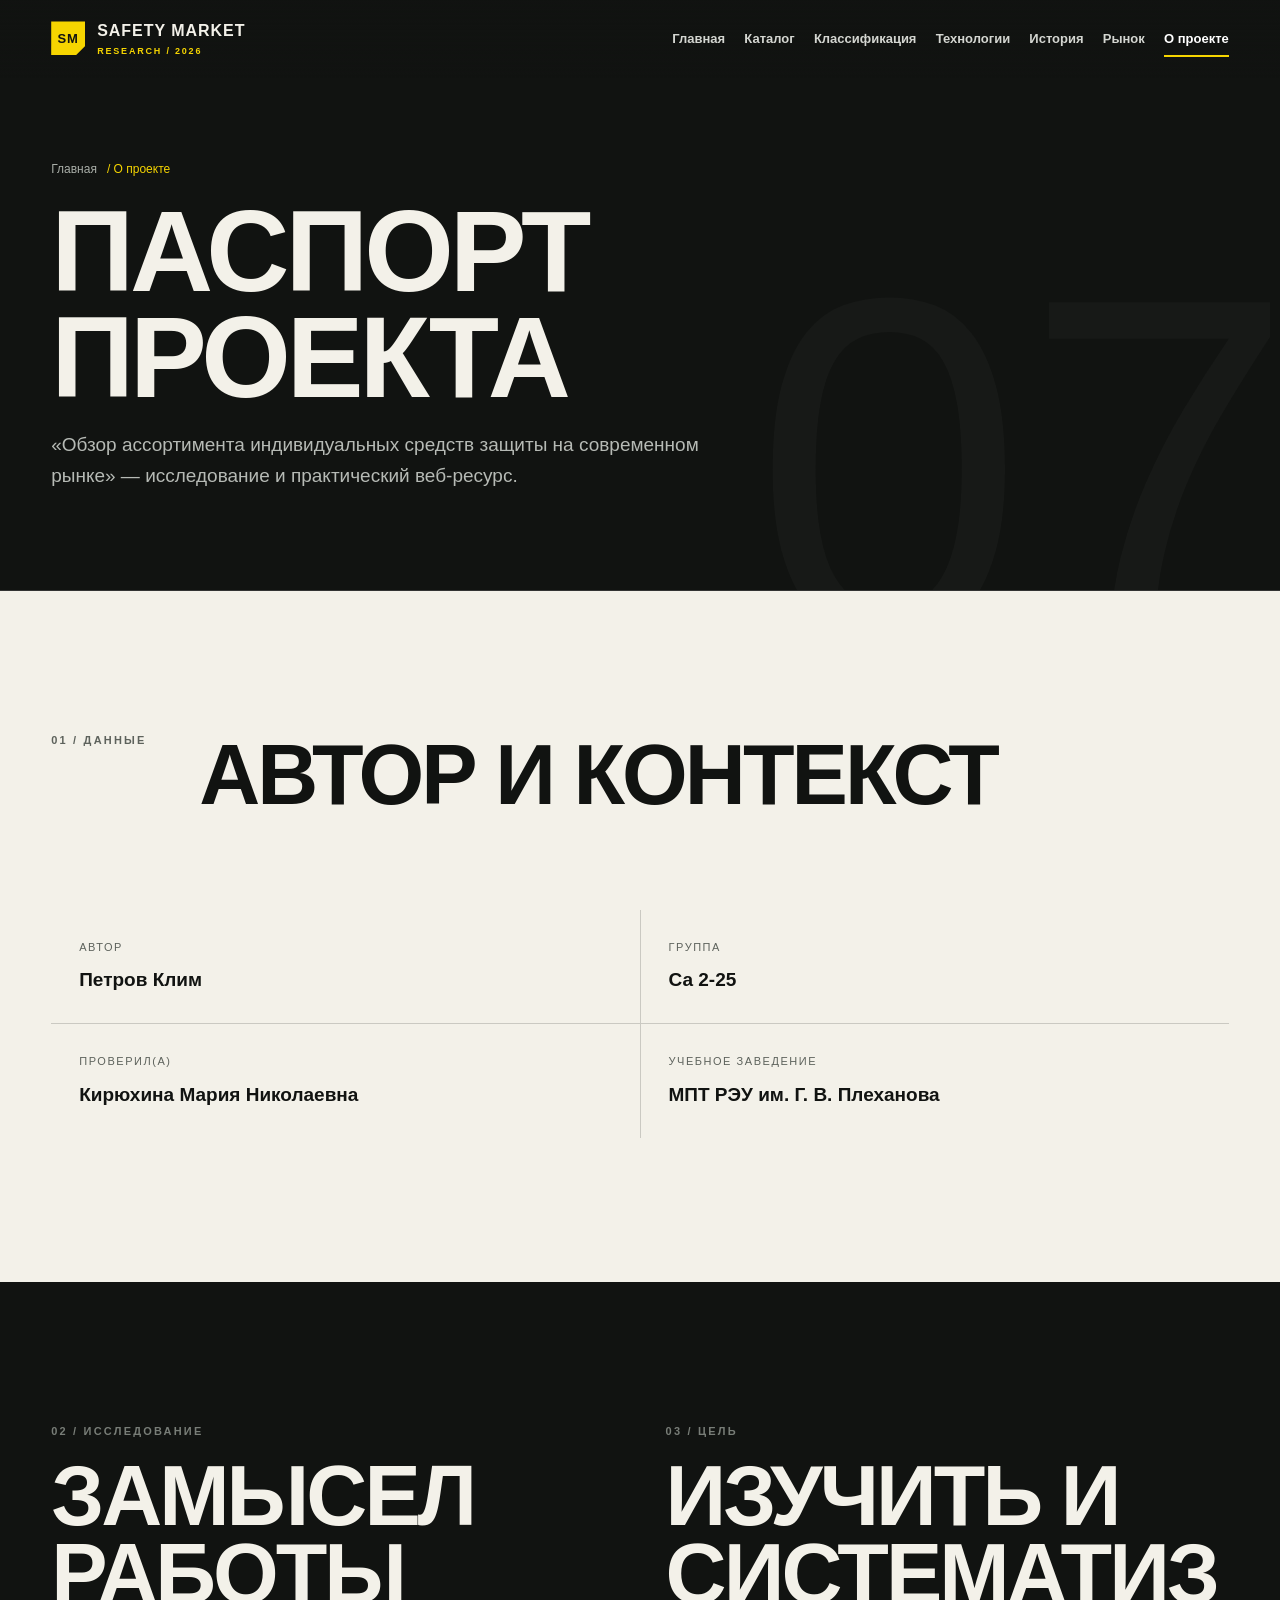
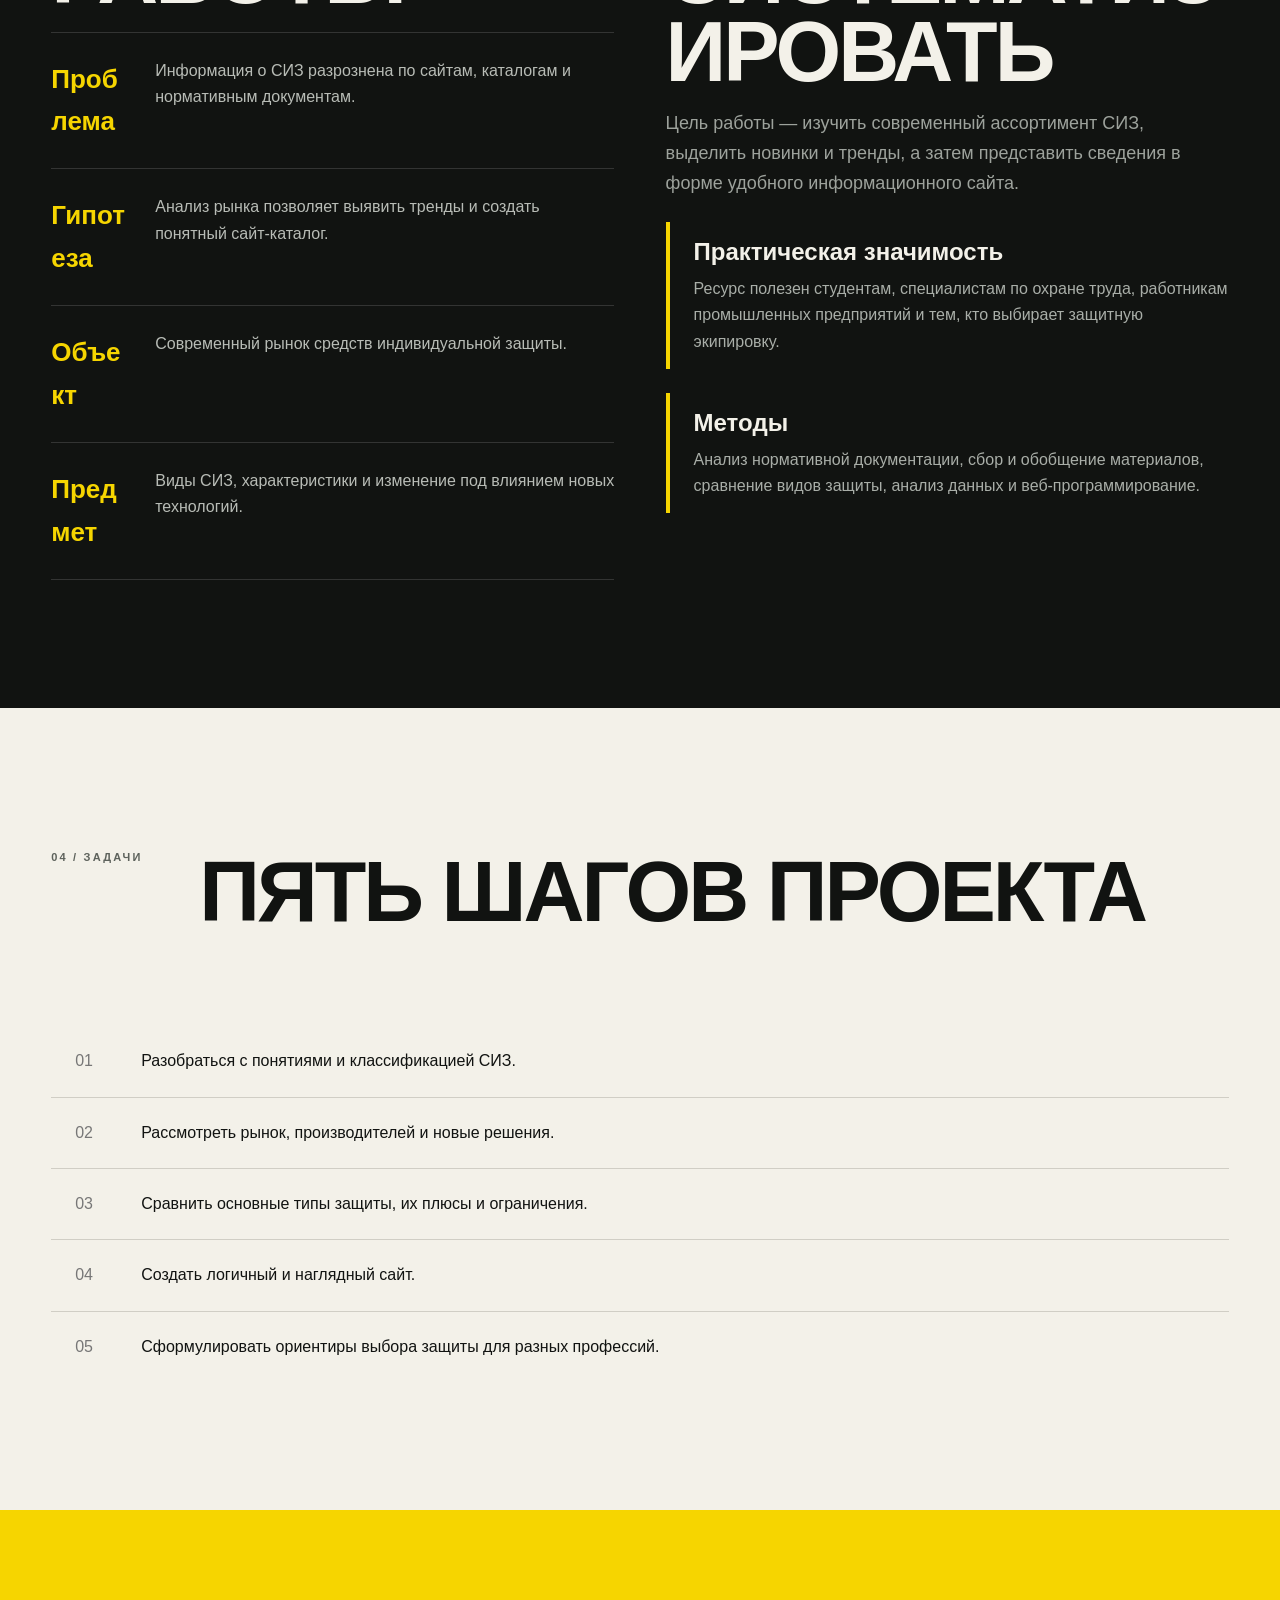
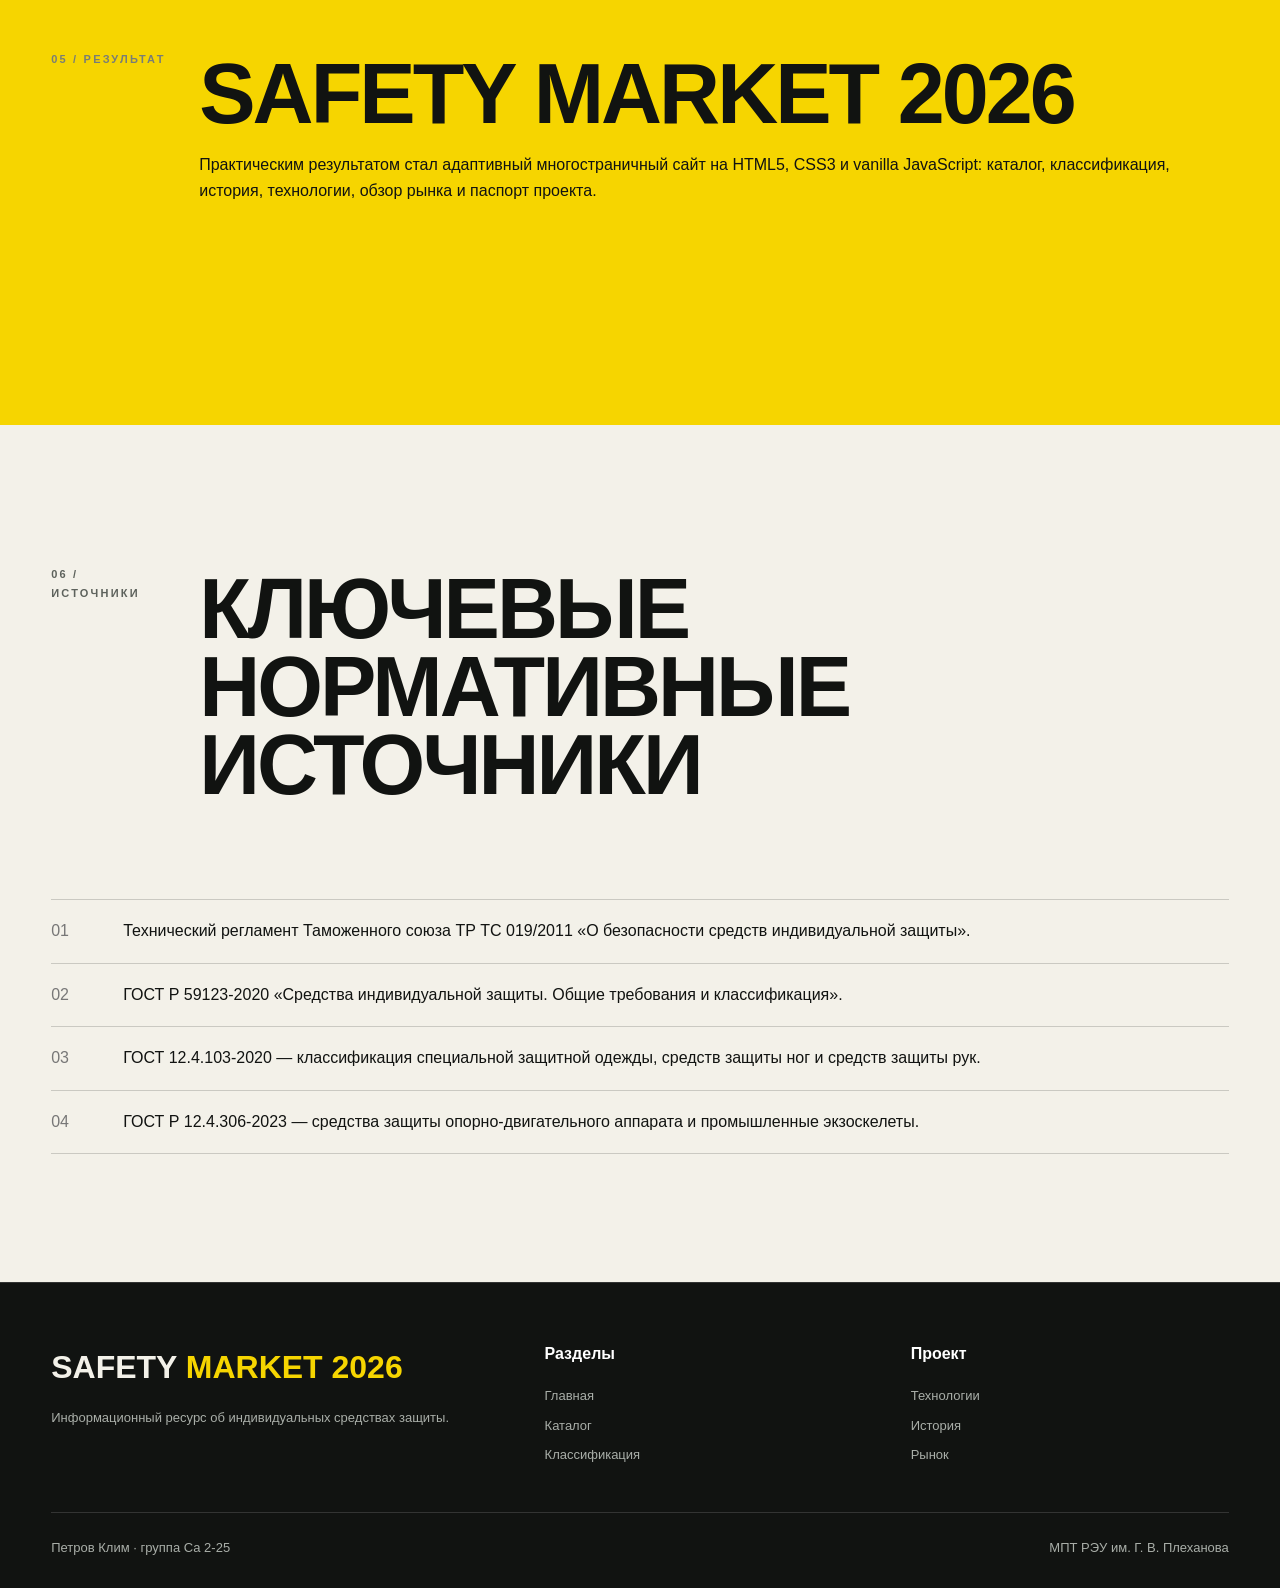
==== commit b708553f: "fixing bugs and pictures" ====
--- a/about.html
+++ b/about.html
@@ -1,9 +1,9 @@
-<!doctype html><html lang="ru"><head><meta charset="utf-8"><meta name="viewport" content="width=device-width,initial-scale=1"><meta name="description" content="Паспорт индивидуального проекта SAFETY MARKET 2026."><title>О проекте — SAFETY MARKET 2026</title><link rel="icon" href="assets/images/favicon.png"><link rel="stylesheet" href="assets/css/style.css?v=9"><script src="assets/js/main.js?v=9" defer></script></head><body><a class="skip-link" href="#main">К содержанию</a>
-<header class="site-header"><div class="shell header-inner"><a class="brand" href="index.html"><span class="brand-mark">SM</span><span>SAFETY MARKET<small>RESEARCH / 2026</small></span></a><button class="menu-btn" aria-label="Открыть меню" aria-expanded="false" aria-controls="main-nav"><span></span></button><nav class="nav" id="main-nav" aria-label="Основная навигация"><a href="index.html">Главная</a><a href="catalog.html">Каталог</a><a href="classification.html">Классификация</a><a href="technology.html">Технологии</a><a href="history.html">История</a><a href="about.html" aria-current="page">О проекте</a></nav></div></header>
-<main id="main"><section class="page-hero" data-code="06"><div class="shell"><div class="breadcrumbs"><a href="index.html">Главная</a><span>/ О проекте</span></div><h1>Паспорт проекта</h1><p>«Обзор ассортимента индивидуальных средств защиты на современном рынке» — исследование и практический веб-ресурс.</p></div></section>
-<section class="section light"><div class="shell"><div class="section-head reveal"><div class="section-no">01 / Данные</div><div><h2 class="section-title">Автор и контекст</h2></div></div><dl class="about-facts"><div class="fact"><dt>Автор</dt><dd>Петров Клим</dd></div><div class="fact"><dt>Группа</dt><dd>Са 2-25</dd></div><div class="fact"><dt>Специальность</dt><dd>Системное администрирование</dd></div><div class="fact"><dt>Руководитель</dt><dd>Кирюхина Мария Николаевна</dd></div><div class="fact"><dt>Учебное заведение</dt><dd>Московский приборостроительный техникум</dd></div><div class="fact"><dt>Организация</dt><dd>РЭУ им. Г. В. Плеханова</dd></div></dl></div></section>
+<!doctype html><html lang="ru"><head><meta charset="utf-8"><meta name="viewport" content="width=device-width,initial-scale=1"><meta name="description" content="Паспорт индивидуального проекта SAFETY MARKET 2026."><title>О проекте — SAFETY MARKET 2026</title><link rel="icon" href="assets/images/favicon.png"><link rel="stylesheet" href="assets/css/style.css?v=10"><script src="assets/js/main.js?v=10" defer></script></head><body><a class="skip-link" href="#main">К содержанию</a>
+<header class="site-header"><div class="shell header-inner"><a class="brand" href="index.html"><span class="brand-mark">SM</span><span>SAFETY MARKET<small>RESEARCH / 2026</small></span></a><button class="menu-btn" type="button" aria-label="Открыть меню" aria-expanded="false" aria-controls="main-nav"><span></span></button><nav class="nav" id="main-nav" aria-label="Основная навигация"><a href="index.html">Главная</a><a href="catalog.html">Каталог</a><a href="classification.html">Классификация</a><a href="technology.html">Технологии</a><a href="history.html">История</a><a href="market.html">Рынок</a><a href="about.html" aria-current="page">О проекте</a></nav></div></header>
+<main id="main"><section class="page-hero" data-code="07"><div class="shell"><div class="breadcrumbs"><a href="index.html">Главная</a><span>/ О проекте</span></div><h1>Паспорт проекта</h1><p>«Обзор ассортимента индивидуальных средств защиты на современном рынке» — исследование и практический веб-ресурс.</p></div></section>
+<section class="section light"><div class="shell"><div class="section-head reveal"><div class="section-no">01 / Данные</div><div><h2 class="section-title">Автор и контекст</h2></div></div><dl class="about-facts"><div class="fact"><dt>Автор</dt><dd>Петров Клим</dd></div><div class="fact"><dt>Группа</dt><dd>Са 2-25</dd></div><div class="fact"><dt>Проверил(а)</dt><dd>Кирюхина Мария Николаевна</dd></div><div class="fact"><dt>Учебное заведение</dt><dd>МПТ РЭУ им. Г. В. Плеханова</dd></div></dl></div></section>
 <section class="section"><div class="shell"><div class="grid-2"><div><div class="section-no">02 / Исследование</div><h2 class="section-title">Замысел работы</h2><div class="smart-list"><div class="smart-item"><b>Проблема</b><p>Информация о СИЗ разрознена по сайтам, каталогам и нормативным документам.</p></div><div class="smart-item"><b>Гипотеза</b><p>Анализ рынка позволяет выявить тренды и создать понятный сайт-каталог.</p></div><div class="smart-item"><b>Объект</b><p>Современный рынок средств индивидуальной защиты.</p></div><div class="smart-item"><b>Предмет</b><p>Виды СИЗ, характеристики и изменение под влиянием новых технологий.</p></div></div></div><div><div class="section-no">03 / Цель</div><h2 class="section-title">Изучить и систематизировать</h2><p class="section-intro">Цель работы — изучить современный ассортимент СИЗ, выделить новинки и тренды, а затем представить сведения в форме удобного информационного сайта.</p><div class="norm"><b>Практическая значимость</b><p>Ресурс полезен студентам, специалистам по охране труда, работникам промышленных предприятий и тем, кто выбирает защитную экипировку.</p></div><div class="norm"><b>Методы</b><p>Анализ нормативной документации, сбор и обобщение материалов, сравнение видов защиты, анализ данных и веб-программирование.</p></div></div></div></div></section>
 <section class="section light"><div class="shell"><div class="section-head"><div class="section-no">04 / Задачи</div><div><h2 class="section-title">Пять шагов проекта</h2></div></div><div class="task-list"><div class="task">Разобраться с понятиями и классификацией СИЗ.</div><div class="task">Рассмотреть рынок, производителей и новые решения.</div><div class="task">Сравнить основные типы защиты, их плюсы и ограничения.</div><div class="task">Создать логичный и наглядный сайт.</div><div class="task">Сформулировать ориентиры выбора защиты для разных профессий.</div></div></div></section>
-<section class="section yellow"><div class="shell"><div class="section-head"><div class="section-no">05 / Результат</div><div><h2 class="section-title">SAFETY MARKET 2026</h2><p>Практическим результатом стал адаптивный многостраничный сайт на HTML5, CSS3 и JavaScript: каталог, классификация, история, технологии и паспорт проекта.</p></div></div></div></section>
-<section class="section light"><div class="shell"><div class="section-head"><div class="section-no">06 / Источники</div><div><h2 class="section-title">Ключевые нормативные источники</h2></div></div><ol class="sources"><li><span>01</span><div>Технический регламент Таможенного союза ТР ТС 019/2011 «О безопасности средств индивидуальной защиты».</div></li><li><span>02</span><div>ГОСТ Р 59123-2020 — основные термины и определения в области средств индивидуальной защиты.</div></li><li><span>03</span><div>ГОСТ 12.4.103-2020 — классификация специальной защитной одежды, средств защиты рук и ног.</div></li><li><span>04</span><div>ГОСТ Р 12.4.306-2023 — средства индивидуальной защиты опорно-двигательного аппарата. Экзоскелеты.</div></li></ol></div></section></main>
-<footer class="site-footer"><div class="shell"><div class="footer-grid"><div class="footer-brand"><h2>SAFETY <span>MARKET 2026</span></h2><p>Информационный ресурс об индивидуальных средствах защиты.</p></div><div class="footer-col"><b>Разделы</b><a href="index.html">Главная</a><a href="catalog.html">Каталог</a><a href="classification.html">Классификация</a></div><div class="footer-col"><b>Проект</b><a href="technology.html">Технологии</a><a href="history.html">История</a></div></div><div class="footer-bottom"><span>Петров Клим · группа Са 2-25</span><span>МПТ РЭУ им. Г. В. Плеханова</span></div></div></footer></body></html>
+<section class="section yellow"><div class="shell"><div class="section-head"><div class="section-no">05 / Результат</div><div><h2 class="section-title">SAFETY MARKET 2026</h2><p>Практическим результатом стал адаптивный многостраничный сайт на HTML5, CSS3 и vanilla JavaScript: каталог, классификация, история, технологии, обзор рынка и паспорт проекта.</p></div></div></div></section>
+<section class="section light"><div class="shell"><div class="section-head"><div class="section-no">06 / Источники</div><div><h2 class="section-title">Ключевые нормативные источники</h2></div></div><ol class="sources"><li><span>01</span><div>Технический регламент Таможенного союза ТР ТС 019/2011 «О безопасности средств индивидуальной защиты».</div></li><li><span>02</span><div>ГОСТ Р 59123-2020 «Средства индивидуальной защиты. Общие требования и классификация».</div></li><li><span>03</span><div>ГОСТ 12.4.103-2020 — классификация специальной защитной одежды, средств защиты ног и средств защиты рук.</div></li><li><span>04</span><div>ГОСТ Р 12.4.306-2023 — средства защиты опорно-двигательного аппарата и промышленные экзоскелеты.</div></li></ol></div></section></main>
+<footer class="site-footer"><div class="shell"><div class="footer-grid"><div class="footer-brand"><h2>SAFETY <span>MARKET 2026</span></h2><p>Информационный ресурс об индивидуальных средствах защиты.</p></div><div class="footer-col"><b>Разделы</b><a href="index.html">Главная</a><a href="catalog.html">Каталог</a><a href="classification.html">Классификация</a></div><div class="footer-col"><b>Проект</b><a href="technology.html">Технологии</a><a href="history.html">История</a><a href="market.html">Рынок</a></div></div><div class="footer-bottom"><span>Петров Клим · группа Са 2-25</span><span>МПТ РЭУ им. Г. В. Плеханова</span></div></div></footer></body></html>
--- a/assets/css/style.css
+++ b/assets/css/style.css
@@ -1,13 +1,291 @@
 :root{--ink:#111311;--ink-2:#1a1d1b;--paper:#f3f1e9;--muted:#a9aea8;--line:rgba(255,255,255,.14);--yellow:#f6d500;--yellow-2:#ffe84d;--max:1240px;--pad:clamp(20px,4vw,64px);--display:"Segoe UI",Arial,sans-serif;--body:"Segoe UI",Arial,sans-serif;--shadow:0 24px 70px rgba(0,0,0,.28)}
-*{box-sizing:border-box}html{scroll-behavior:smooth}body{margin:0;background:var(--ink);color:var(--paper);font-family:var(--body);font-size:16px;line-height:1.65;overflow-x:hidden}body.menu-open{overflow:hidden}img{display:block;max-width:100%}a{color:inherit;text-decoration:none}button{font:inherit}.skip-link{position:fixed;top:-80px;left:16px;z-index:1000;background:var(--yellow);color:var(--ink);padding:12px 18px}.skip-link:focus{top:16px}.shell{width:min(calc(100% - var(--pad)*2),var(--max));margin-inline:auto}.site-header{--header-height:78px;position:fixed;inset:0 0 auto;z-index:100;height:var(--header-height);border-bottom:1px solid transparent;transition:.3s;background:linear-gradient(to bottom,rgba(17,19,17,.78),transparent)}.site-header.scrolled{--header-height:68px;height:var(--header-height);background:rgba(17,19,17,.94);border-color:var(--line);backdrop-filter:blur(10px)}.header-inner{height:100%;display:flex;align-items:center;justify-content:space-between;gap:32px}.brand{display:flex;align-items:center;gap:12px;font-family:var(--display);font-weight:900;letter-spacing:.06em}.brand-mark{display:grid;place-items:center;width:34px;height:34px;background:var(--yellow);color:var(--ink);clip-path:polygon(0 0,100% 0,100% 72%,72% 100%,0 100%);font-size:13px}.brand small{display:block;color:var(--yellow);font-family:var(--body);font-size:9px;letter-spacing:.2em}.nav{display:flex;align-items:center;gap:clamp(16px,2vw,30px)}.nav a{position:relative;color:#d4d6d1;font-size:13px;font-weight:650}.nav a::after{content:"";position:absolute;left:0;right:100%;bottom:-8px;height:2px;background:var(--yellow);transition:.25s}.nav a:hover,.nav a[aria-current=page]{color:#fff}.nav a:hover::after,.nav a[aria-current=page]::after{right:0}.menu-btn{display:none;width:46px;height:46px;border:1px solid var(--line);background:transparent;color:#fff;cursor:pointer}.menu-btn span,.menu-btn::before,.menu-btn::after{content:"";display:block;width:20px;height:2px;background:currentColor;margin:5px auto;transition:.25s}.menu-btn[aria-expanded=true] span{opacity:0}.menu-btn[aria-expanded=true]::before{transform:translateY(7px) rotate(45deg)}.menu-btn[aria-expanded=true]::after{transform:translateY(-7px) rotate(-45deg)}
-.hero{min-height:100svh;display:grid;align-items:end;position:relative;overflow:hidden}.hero-media{position:absolute;inset:0}.hero-media img{width:100%;height:100%;object-fit:cover;object-position:center}.hero-media::after{content:"";position:absolute;inset:0;background:linear-gradient(90deg,rgba(10,12,10,.97) 0%,rgba(10,12,10,.84) 37%,rgba(10,12,10,.12) 76%),linear-gradient(0deg,var(--ink) 0%,transparent 35%)}.hero-grid{position:relative;z-index:2;padding-top:150px;padding-bottom:64px;display:grid;grid-template-columns:minmax(0,720px) 1fr;align-items:end;min-height:100svh}.eyebrow,.section-no{font-size:11px;letter-spacing:.2em;text-transform:uppercase;font-weight:750}.eyebrow{color:var(--yellow);display:flex;align-items:center;gap:12px}.eyebrow::before{content:"";width:36px;height:2px;background:currentColor}.hero h1,.page-hero h1,.section-title{font-family:var(--display);text-transform:uppercase;line-height:.92;letter-spacing:-.035em;margin:18px 0}.hero h1{font-size:clamp(56px,9vw,138px);max-width:850px}.hero h1 span{color:var(--yellow)}.hero-copy{max-width:610px;color:#c6cac4;font-size:clamp(17px,1.7vw,22px)}.actions{display:flex;flex-wrap:wrap;gap:12px;margin-top:30px}.btn{min-height:50px;display:inline-flex;align-items:center;justify-content:center;gap:10px;padding:0 22px;border:1px solid var(--yellow);font-weight:750;font-size:13px;letter-spacing:.04em;transition:.2s}.btn-primary{background:var(--yellow);color:var(--ink)}.btn:hover{transform:translateY(-2px);background:var(--yellow-2);color:var(--ink)}.btn-ghost{border-color:rgba(255,255,255,.4)}.hero-stats{grid-column:1/-1;display:grid;grid-template-columns:repeat(4,1fr);border-top:1px solid var(--line);margin-top:68px}.stat{padding:22px 24px 0 0}.stat strong{font-family:var(--display);font-size:clamp(26px,3.5vw,52px);line-height:1;color:var(--yellow)}.stat span{display:block;color:var(--muted);font-size:12px;margin-top:8px;max-width:180px}
-main{display:block}.section{padding:clamp(80px,10vw,150px) 0}.section.light{background:var(--paper);color:var(--ink)}.section.yellow{background:var(--yellow);color:var(--ink)}.section-head{display:grid;grid-template-columns:120px 1fr;gap:28px;margin-bottom:clamp(42px,6vw,80px)}.section-no{padding-top:12px;color:#787d77}.section-title{font-size:clamp(42px,6.6vw,92px);max-width:970px;overflow-wrap:anywhere}.section-intro{max-width:720px;color:#9da29c;font-size:18px}.light .section-intro{color:#50554f}.grid-2{display:grid;grid-template-columns:repeat(2,minmax(0,1fr));gap:clamp(24px,4vw,64px)}.grid-3{display:grid;grid-template-columns:repeat(3,minmax(0,1fr));gap:1px;background:var(--line)}.project-points{display:grid;grid-template-columns:repeat(4,1fr);gap:1px;background:rgba(17,19,17,.15);border:1px solid rgba(17,19,17,.15)}.project-point{padding:28px;background:var(--paper)}.project-point b{font-family:var(--display);text-transform:uppercase;font-size:22px}.project-point p{color:#555b54;font-size:14px}.category-grid{display:grid;grid-template-columns:repeat(12,1fr);gap:12px}.category-card{position:relative;min-height:330px;overflow:hidden;background:#222;grid-column:span 4}.category-card.wide{grid-column:span 6}.category-card img{width:100%;height:100%;position:absolute;inset:0;object-fit:cover;transition:transform .6s}.category-card::after{content:"";position:absolute;inset:0;background:linear-gradient(0deg,rgba(5,6,5,.92),rgba(5,6,5,.04) 70%)}.category-card:hover img{transform:scale(1.045)}.category-copy{position:absolute;z-index:2;inset:auto 24px 24px}.category-copy span{color:var(--yellow);font-size:11px;letter-spacing:.16em}.category-copy h3{font-family:var(--display);font-size:28px;line-height:1;margin:8px 0;text-transform:uppercase}.category-copy p{font-size:13px;color:#c9ccc7;margin:0}.tech-strip{display:grid;grid-template-columns:repeat(7,1fr);border-block:1px solid var(--line)}.tech-chip{padding:28px 14px;border-right:1px solid var(--line);text-align:center}.tech-chip b{display:block;font-family:var(--display);font-size:20px;color:var(--yellow)}.tech-chip span{color:var(--muted);font-size:11px}.feature-image{min-height:520px;position:relative;overflow:hidden}.feature-image img{width:100%;height:100%;object-fit:cover;position:absolute}.feature-image::after{content:"";position:absolute;inset:0;background:linear-gradient(90deg,rgba(12,14,12,.9),transparent)}.feature-copy{position:relative;z-index:2;padding:clamp(28px,5vw,70px);max-width:600px}.feature-copy h3{font-family:var(--display);font-size:clamp(38px,5vw,70px);line-height:.95;text-transform:uppercase;margin:16px 0}.feature-copy p{color:#d3d6d1}.timeline-preview{display:grid;grid-template-columns:repeat(5,1fr);position:relative}.timeline-preview::before{content:"";position:absolute;left:0;right:0;top:20px;height:1px;background:rgba(17,19,17,.25)}.time-point{position:relative;padding:52px 22px 0 0}.time-point::before{content:"";position:absolute;top:14px;left:0;width:13px;height:13px;background:var(--ink);border:4px solid var(--yellow)}.time-point b{font-family:var(--display);font-size:21px}.time-point p{font-size:13px;color:#585c57}.cta{padding:90px 0;background:var(--yellow);color:var(--ink)}.cta-inner{display:flex;align-items:end;justify-content:space-between;gap:40px}.cta h2{font-family:var(--display);font-size:clamp(40px,6vw,82px);line-height:.95;text-transform:uppercase;margin:0;max-width:900px}.cta .btn{border-color:var(--ink);white-space:nowrap}
-.page-hero{padding:160px 0 80px;border-bottom:1px solid var(--line);position:relative;overflow:hidden}.page-hero::after{content:attr(data-code);position:absolute;right:-.03em;bottom:-.25em;font-family:var(--display);font-size:min(38vw,520px);line-height:1;color:rgba(255,255,255,.025);pointer-events:none}.breadcrumbs{display:flex;gap:10px;color:var(--muted);font-size:12px}.breadcrumbs span{color:var(--yellow)}.page-hero h1{font-size:clamp(54px,9vw,128px);max-width:1050px}.page-hero p{max-width:700px;color:#b6bab5;font-size:19px}.filter-bar{display:flex;flex-wrap:wrap;gap:8px;margin-bottom:12px}.filter-status{margin:0 0 30px;color:#61665f;font-size:13px;font-weight:650}.filter-btn{border:1px solid #c9c7bf;background:transparent;padding:11px 16px;cursor:pointer;font-weight:700;font-size:13px}.filter-btn:hover,.filter-btn.active{background:var(--ink);color:var(--yellow);border-color:var(--ink)}.catalog-grid{display:grid;grid-template-columns:repeat(3,1fr);gap:18px}.product{background:#fff;border:1px solid #d9d7cf;transition:.25s;overflow:hidden}.product.hidden{display:none}.product:hover{transform:translateY(-4px);box-shadow:0 18px 50px rgba(0,0,0,.12)}.product-media{height:220px;background:#dfe1dc;overflow:hidden}.product-media img{width:100%;height:100%;object-fit:cover;transition:.5s}.product:hover img{transform:scale(1.04)}.product-body{padding:24px}.tag{font-size:10px;letter-spacing:.14em;text-transform:uppercase;color:#70766e}.product h2{font-family:var(--display);font-size:28px;line-height:1.05;text-transform:uppercase;margin:8px 0}.product p{font-size:14px;color:#4e544e}.details-btn{width:100%;border:0;border-top:1px solid #ddd;background:#f7f6f1;text-align:left;padding:14px 24px;font-weight:700;cursor:pointer}.details-btn::after{content:"+";float:right}.details-btn[aria-expanded=true]::after{content:"−"}.product-details{padding:0 24px;max-height:none;overflow:hidden}.js .product-details{max-height:0;transition:max-height .35s}.product-details p{margin:14px 0}.product-details strong{color:var(--ink)}
-.organ-grid{display:grid;grid-template-columns:repeat(3,1fr);gap:1px;background:rgba(17,19,17,.18)}.organ{background:var(--paper);padding:28px;min-height:200px}.organ .num{font-family:var(--display);font-size:13px;color:#8a8e87}.organ h3{font-family:var(--display);font-size:27px;text-transform:uppercase;margin:20px 0 8px}.risk-grid{display:grid;grid-template-columns:1fr 1fr;gap:1px;background:#3b3e3a}.risk{padding:clamp(28px,5vw,70px);background:var(--ink-2)}.risk:last-child{background:var(--yellow);color:var(--ink)}.risk .risk-no{font-family:var(--display);font-size:100px;line-height:.8;color:var(--yellow)}.risk:last-child .risk-no{color:var(--ink)}.comparison{width:100%;border-collapse:collapse;margin-top:50px}.comparison th,.comparison td{border-bottom:1px solid rgba(255,255,255,.15);padding:18px;text-align:left;vertical-align:top}.comparison th{color:var(--yellow);font-size:12px;text-transform:uppercase;letter-spacing:.1em}.light .comparison th,.light .comparison td{border-color:rgba(17,19,17,.18)}.light .comparison th{color:#5b5e59}.norm{border-left:4px solid var(--yellow);padding:10px 0 10px 24px;margin:24px 0}.norm b{display:block;font-family:var(--display);font-size:24px}.norm p{margin:4px 0;color:var(--muted)}.light .smart-list{border-color:rgba(17,19,17,.18)}.light .smart-item{border-color:rgba(17,19,17,.18)}.light .smart-item p{color:#444a44}.light .smart-item b{color:#5d6200}.light .norm p{color:#4c524c}
-.material-list{display:grid;grid-template-columns:repeat(2,1fr);gap:1px;background:var(--line)}.material{background:var(--ink);padding:34px;min-height:220px}.material h3{font-family:var(--display);font-size:32px;color:var(--yellow);margin:0}.material p{color:#b3b7b1}.process{display:grid;grid-template-columns:repeat(4,1fr);align-items:center;gap:12px;margin-top:42px}.process-step{border:1px solid rgba(17,19,17,.28);padding:24px;min-height:130px;position:relative}.process-step:not(:last-child)::after{content:"→";position:absolute;right:-22px;top:40%;z-index:2;font-size:28px}.process-step b{display:block;font-family:var(--display);font-size:21px;text-transform:uppercase}.process-step span{font-size:13px}.smart-list{display:grid;gap:0;border-top:1px solid var(--line)}.smart-item{display:grid;grid-template-columns:80px 1fr;gap:24px;padding:25px 0;border-bottom:1px solid var(--line)}.smart-item b{font-family:var(--display);font-size:26px;color:var(--yellow);overflow-wrap:anywhere}.smart-item p{margin:0;color:#b8bcb6}
-.history-line{position:relative;max-width:980px;margin:auto}.history-line::before{content:"";position:absolute;left:50%;top:0;bottom:0;width:2px;background:#d4d2ca;transform:translateX(-50%)}.history-line::after{content:"";position:absolute;left:50%;top:0;width:2px;height:var(--timeline-progress,0%);background:var(--yellow);transform:translateX(-50%);transition:.1s}.era{width:50%;padding:0 60px 90px 0;position:relative}.era:nth-child(even){margin-left:50%;padding:0 0 90px 60px}.era::after{content:"";position:absolute;right:-8px;top:8px;width:14px;height:14px;background:var(--paper);border:2px solid var(--ink);z-index:2}.era:nth-child(even)::after{left:-8px}.era-year{color:#767b74;font-size:11px;letter-spacing:.16em;text-transform:uppercase}.era h2{font-family:var(--display);font-size:34px;line-height:1;text-transform:uppercase;margin:10px 0}.era p{color:#555b54}.era img{width:100%;height:220px;object-fit:cover;margin-top:20px;filter:saturate(.8)}
-.about-facts{display:grid;grid-template-columns:repeat(2,1fr);gap:1px;background:rgba(17,19,17,.18)}.fact{padding:28px;background:var(--paper)}.fact dt{font-size:11px;letter-spacing:.14em;text-transform:uppercase;color:#777c75}.fact dd{margin:8px 0 0;font-size:19px;font-weight:650}.task-list{counter-reset:task;display:grid;gap:1px;background:#d0cec5}.task{counter-increment:task;background:var(--paper);padding:22px 24px;display:grid;grid-template-columns:50px 1fr;gap:16px}.task::before{content:counter(task,decimal-leading-zero);font-family:var(--display);color:#777}.sources{margin:0;padding:0;list-style:none;border-top:1px solid rgba(17,19,17,.18)}.sources li{padding:18px 0;border-bottom:1px solid rgba(17,19,17,.18);display:grid;grid-template-columns:60px 1fr;gap:12px}.sources span{font-family:var(--display);color:#777}
-.site-footer{border-top:1px solid var(--line);padding:58px 0 30px}.footer-grid{display:grid;grid-template-columns:1.4fr 1fr 1fr;gap:48px}.footer-brand h2{font-family:var(--display);font-size:32px;margin:0}.footer-brand h2 span{color:var(--yellow)}.footer-brand p,.footer-col a,.footer-bottom{color:var(--muted);font-size:13px}.footer-col b{display:block;color:#fff;margin-bottom:14px}.footer-col a{display:block;padding:4px 0}.footer-col a:hover{color:var(--yellow)}.footer-bottom{display:flex;justify-content:space-between;gap:20px;border-top:1px solid var(--line);margin-top:42px;padding-top:24px}.reveal{opacity:1;transform:none}.js.reveal-ready .reveal{opacity:0;transform:translateY(24px);transition:opacity .65s,transform .65s}.js.reveal-ready .reveal.visible{opacity:1;transform:none}.reveal[data-delay="1"]{transition-delay:.08s}.reveal[data-delay="2"]{transition-delay:.16s}.reveal[data-delay="3"]{transition-delay:.24s}:focus-visible{outline:3px solid var(--yellow);outline-offset:4px}
-@media(max-width:960px){.nav{position:fixed;inset:var(--header-height) 0 0;background:rgba(17,19,17,.98);padding:24px var(--pad) 32px;overflow-y:auto;overscroll-behavior:contain;display:flex;flex-direction:column;align-items:stretch;gap:0;opacity:0;visibility:hidden;pointer-events:none;transition:opacity .3s,visibility .3s}.nav.open{opacity:1;visibility:visible;pointer-events:auto}.nav a{padding:17px 0;border-bottom:1px solid var(--line);font-size:18px}.menu-btn{display:block}.hero-grid,.grid-2{grid-template-columns:1fr}.section-title{overflow-wrap:anywhere}.smart-item{grid-template-columns:130px 1fr}.hero-media img{object-position:62% center}.hero-media::after{background:linear-gradient(90deg,rgba(10,12,10,.96),rgba(10,12,10,.42)),linear-gradient(0deg,var(--ink),transparent 52%)}.category-card{grid-column:span 6}.tech-strip{grid-template-columns:repeat(4,1fr)}.catalog-grid{grid-template-columns:repeat(2,1fr)}.project-points{grid-template-columns:repeat(2,1fr)}.organ-grid{grid-template-columns:repeat(2,1fr)}.process{grid-template-columns:repeat(2,1fr)}.process-step::after{display:none}.footer-grid{grid-template-columns:1fr 1fr}.footer-brand{grid-column:1/-1}}
-@media(max-width:640px){:root{--pad:18px}.site-header{--header-height:68px;height:var(--header-height)}.brand{font-size:14px}.hero-grid{padding-top:120px;padding-bottom:36px}.hero h1{font-size:clamp(48px,17vw,76px)}.hero-copy{font-size:16px;max-width:90%}.hero-stats{grid-template-columns:repeat(2,1fr);margin-top:42px}.stat{padding-top:18px}.section{padding:72px 0}.section-head{grid-template-columns:1fr;gap:0}.section-no{padding:0}.section-title{font-size:44px;overflow-wrap:anywhere}.grid-2,.grid-3,.risk-grid,.material-list,.about-facts{grid-template-columns:1fr}.material h3{font-size:28px;overflow-wrap:anywhere}.project-points{grid-template-columns:1fr}.category-grid{display:grid;grid-template-columns:1fr}.category-card,.category-card.wide{grid-column:auto;min-height:300px}.tech-strip{grid-template-columns:repeat(2,1fr)}.timeline-preview{grid-template-columns:1fr}.timeline-preview::before{left:5px;right:auto;top:0;bottom:0;width:1px;height:auto}.time-point{padding:0 0 32px 32px}.time-point::before{top:5px}.cta-inner{align-items:start;flex-direction:column}.cta h2{font-size:36px;overflow-wrap:anywhere}.page-hero{padding-top:130px}.page-hero h1{font-size:38px;overflow-wrap:anywhere}.catalog-grid,.organ-grid{grid-template-columns:1fr}.product-media{height:210px}.process{grid-template-columns:1fr}.history-line::before,.history-line::after{left:7px}.era,.era:nth-child(even){width:auto;margin-left:0;padding:0 0 64px 38px}.era h2{font-size:30px;overflow-wrap:anywhere}.era::after,.era:nth-child(even)::after{left:0;right:auto}.footer-grid{grid-template-columns:1fr}.footer-brand{grid-column:auto}.footer-bottom{flex-direction:column}.comparison{font-size:12px;table-layout:fixed}.comparison th,.comparison td{padding:10px 5px;overflow-wrap:anywhere}.smart-item{grid-template-columns:1fr;gap:4px}}
-@media(prefers-reduced-motion:reduce){html{scroll-behavior:auto}*,*::before,*::after{animation:none!important;transition:none!important}.js.reveal-ready .reveal{opacity:1;transform:none}}
+*{box-sizing:border-box}
+html{scroll-behavior:smooth}
+body{margin:0;background:var(--ink);color:var(--paper);font-family:var(--body);font-size:16px;line-height:1.65;overflow-x:hidden}
+body.menu-open{overflow:hidden}
+img{display:block;max-width:100%}
+a{color:inherit;text-decoration:none}
+button{font:inherit}
+a:focus-visible,button:focus-visible{outline:3px solid var(--yellow);outline-offset:4px}
+.light a:focus-visible,.light button:focus-visible,.yellow a:focus-visible,.yellow button:focus-visible{outline-color:var(--ink)}
+.skip-link{position:fixed;top:-80px;left:16px;z-index:1000;background:var(--yellow);color:var(--ink);padding:12px 18px}
+.skip-link:focus{top:16px}
+.shell{width:min(calc(100% - var(--pad)*2),var(--max));margin-inline:auto}
+.site-header{--header-height:78px;position:fixed;inset:0 0 auto;z-index:100;height:var(--header-height);border-bottom:1px solid transparent;transition:.3s;background:linear-gradient(to bottom,rgba(17,19,17,.78),transparent)}
+.site-header.scrolled{--header-height:68px;height:var(--header-height);background:rgba(17,19,17,.94);border-color:var(--line);backdrop-filter:blur(10px)}
+.header-inner{height:100%;display:flex;align-items:center;justify-content:space-between;gap:32px}
+.brand{display:flex;align-items:center;gap:12px;font-family:var(--display);font-weight:900;letter-spacing:.06em}
+.brand-mark{display:grid;place-items:center;width:34px;height:34px;background:var(--yellow);color:var(--ink);clip-path:polygon(0 0,100% 0,100% 72%,72% 100%,0 100%);font-size:13px}
+.brand small{display:block;color:var(--yellow);font-family:var(--body);font-size:9px;letter-spacing:.2em}
+.nav{display:flex;align-items:center;gap:clamp(12px,1.5vw,24px)}
+.nav a{position:relative;color:#d4d6d1;font-size:13px;font-weight:650}
+.nav a::after{content:"";position:absolute;left:0;right:100%;bottom:-8px;height:2px;background:var(--yellow);transition:.25s}
+.nav a:hover,.nav a[aria-current=page]{color:#fff}
+.nav a:hover::after,.nav a[aria-current=page]::after{right:0}
+.menu-btn{display:none;width:46px;height:46px;border:1px solid var(--line);background:transparent;color:#fff;cursor:pointer}
+.menu-btn span,.menu-btn::before,.menu-btn::after{content:"";display:block;width:20px;height:2px;background:currentColor;margin:5px auto;transition:.25s}
+.menu-btn[aria-expanded=true] span{opacity:0}
+.menu-btn[aria-expanded=true]::before{transform:translateY(7px) rotate(45deg)}
+.menu-btn[aria-expanded=true]::after{transform:translateY(-7px) rotate(-45deg)}
+.hero{min-height:100svh;display:grid;align-items:end;position:relative;overflow:hidden}
+.hero-media{position:absolute;inset:0}
+.hero-media img{width:100%;height:100%;object-fit:cover;object-position:center}
+.hero-media::after{content:"";position:absolute;inset:0;background:linear-gradient(90deg,rgba(10,12,10,.97) 0%,rgba(10,12,10,.84) 37%,rgba(10,12,10,.12) 76%),linear-gradient(0deg,var(--ink) 0%,transparent 35%)}
+.hero-grid{position:relative;z-index:2;padding-top:150px;padding-bottom:64px;display:grid;grid-template-columns:minmax(0,720px) 1fr;align-items:end;min-height:100svh}
+.eyebrow,.section-no{font-size:11px;letter-spacing:.2em;text-transform:uppercase;font-weight:750}
+.eyebrow{color:var(--yellow);display:flex;align-items:center;gap:12px}
+.eyebrow::before{content:"";width:36px;height:2px;background:currentColor}
+.hero h1,.page-hero h1,.section-title{font-family:var(--display);text-transform:uppercase;line-height:.92;letter-spacing:-.035em;margin:18px 0}
+.hero h1{font-size:clamp(56px,9vw,138px);max-width:850px}
+.hero h1 span{color:var(--yellow)}
+.hero-copy{max-width:610px;color:#c6cac4;font-size:clamp(17px,1.7vw,22px)}
+.actions{display:flex;flex-wrap:wrap;gap:12px;margin-top:30px}
+.btn{min-height:50px;display:inline-flex;align-items:center;justify-content:center;gap:10px;padding:0 22px;border:1px solid var(--yellow);font-weight:750;font-size:13px;letter-spacing:.04em;transition:.2s}
+.btn-primary{background:var(--yellow);color:var(--ink)}
+.btn:hover{transform:translateY(-2px);background:var(--yellow-2);color:var(--ink)}
+.btn-ghost{border-color:rgba(255,255,255,.4)}
+.hero-stats{grid-column:1/-1;display:grid;grid-template-columns:repeat(4,1fr);border-top:1px solid var(--line);margin-top:68px}
+.stat{padding:22px 24px 0 0}
+.stat strong{font-family:var(--display);font-size:clamp(26px,3.5vw,52px);line-height:1;color:var(--yellow)}
+.stat span{display:block;color:var(--muted);font-size:12px;margin-top:8px;max-width:180px}
+main{display:block}
+.section{padding:clamp(80px,10vw,150px) 0}
+.section.light{background:var(--paper);color:var(--ink)}
+.section.yellow{background:var(--yellow);color:var(--ink)}
+.section-head{display:grid;grid-template-columns:120px 1fr;gap:28px;margin-bottom:clamp(42px,6vw,80px)}
+.section-no{padding-top:12px;color:#787d77}
+.section-title{font-size:clamp(42px,6.6vw,92px);max-width:970px;overflow-wrap:anywhere}
+.section-intro{max-width:720px;color:#9da29c;font-size:18px}
+.light .section-intro{color:#50554f}
+.grid-2{display:grid;grid-template-columns:repeat(2,minmax(0,1fr));gap:clamp(24px,4vw,64px)}
+.grid-3{display:grid;grid-template-columns:repeat(3,minmax(0,1fr));gap:1px;background:var(--line)}
+.project-points{display:grid;grid-template-columns:repeat(4,1fr);gap:1px;background:rgba(17,19,17,.15);border:1px solid rgba(17,19,17,.15)}
+.project-point{padding:28px;background:var(--paper)}
+.project-point b{font-family:var(--display);text-transform:uppercase;font-size:22px}
+.project-point p{color:#555b54;font-size:14px}
+.category-grid{display:grid;grid-template-columns:repeat(12,1fr);gap:12px}
+.category-card{position:relative;min-height:330px;overflow:hidden;background:#222;grid-column:span 4}
+.category-card.wide{grid-column:span 6}
+.category-card img{width:100%;height:100%;position:absolute;inset:0;object-fit:cover;transition:transform .6s}
+.category-card::after{content:"";position:absolute;inset:0;background:linear-gradient(0deg,rgba(5,6,5,.92),rgba(5,6,5,.04) 70%)}
+.category-card:hover img{transform:scale(1.045)}
+.category-copy{position:absolute;z-index:2;inset:auto 24px 24px}
+.category-copy span{color:var(--yellow);font-size:11px;letter-spacing:.16em}
+.category-copy h3{font-family:var(--display);font-size:28px;line-height:1;margin:8px 0;text-transform:uppercase}
+.category-copy p{font-size:13px;color:#c9ccc7;margin:0}
+.tech-strip{display:grid;grid-template-columns:repeat(7,1fr);border-block:1px solid var(--line)}
+.tech-chip{padding:28px 14px;border-right:1px solid var(--line);text-align:center}
+.tech-chip b{display:block;font-family:var(--display);font-size:20px;color:var(--yellow)}
+.tech-chip span{color:var(--muted);font-size:11px}
+.feature-image{min-height:520px;position:relative;overflow:hidden}
+.feature-image img{width:100%;height:100%;object-fit:cover;position:absolute}
+.feature-image::after{content:"";position:absolute;inset:0;background:linear-gradient(90deg,rgba(12,14,12,.9),transparent)}
+.feature-copy{position:relative;z-index:2;padding:clamp(28px,5vw,70px);max-width:600px}
+.feature-copy h3{font-family:var(--display);font-size:clamp(38px,5vw,70px);line-height:.95;text-transform:uppercase;margin:16px 0}
+.feature-copy p{color:#d3d6d1}
+.timeline-preview{display:grid;grid-template-columns:repeat(5,1fr);position:relative}
+.timeline-preview::before{content:"";position:absolute;left:0;right:0;top:20px;height:1px;background:rgba(17,19,17,.25)}
+.time-point{position:relative;padding:52px 22px 0 0}
+.time-point::before{content:"";position:absolute;top:14px;left:0;width:13px;height:13px;background:var(--ink);border:4px solid var(--yellow)}
+.time-point b{font-family:var(--display);font-size:21px}
+.time-point p{font-size:13px;color:#585c57}
+.cta{padding:90px 0;background:var(--yellow);color:var(--ink)}
+.cta-inner{display:flex;align-items:end;justify-content:space-between;gap:40px}
+.cta h2{font-family:var(--display);font-size:clamp(40px,6vw,82px);line-height:.95;text-transform:uppercase;margin:0;max-width:900px}
+.cta .btn{border-color:var(--ink);white-space:nowrap}
+.page-hero{padding:160px 0 80px;border-bottom:1px solid var(--line);position:relative;overflow:hidden}
+.page-hero::after{content:attr(data-code);position:absolute;right:-.03em;bottom:-.25em;font-family:var(--display);font-size:min(38vw,520px);line-height:1;color:rgba(255,255,255,.025);pointer-events:none}
+.breadcrumbs{display:flex;gap:10px;color:var(--muted);font-size:12px}
+.breadcrumbs span{color:var(--yellow)}
+.page-hero h1{font-size:clamp(54px,9vw,128px);max-width:1050px}
+.page-hero p{max-width:700px;color:#b6bab5;font-size:19px}
+.filter-bar{display:flex;flex-wrap:wrap;gap:8px;margin-bottom:12px}
+.filter-status{margin:0 0 30px;color:#61665f;font-size:13px;font-weight:650}
+.filter-btn{border:1px solid #c9c7bf;background:transparent;padding:11px 16px;cursor:pointer;font-weight:700;font-size:13px}
+.filter-btn:hover,.filter-btn.active{background:var(--ink);color:var(--yellow);border-color:var(--ink)}
+.catalog-grid{display:grid;grid-template-columns:repeat(3,1fr);gap:18px}
+.product{background:#fff;border:1px solid #d9d7cf;transition:.25s;overflow:hidden}
+.product.hidden{display:none}
+.product:hover{transform:translateY(-4px);box-shadow:0 18px 50px rgba(0,0,0,.12)}
+.product-media{height:220px;background:#dfe1dc;overflow:hidden}
+.product-media img{width:100%;height:100%;object-fit:cover;transition:.5s}
+.product:hover img{transform:scale(1.04)}
+.product-body{padding:24px}
+.tag{font-size:10px;letter-spacing:.14em;text-transform:uppercase;color:#70766e}
+.product h2{font-family:var(--display);font-size:28px;line-height:1.05;text-transform:uppercase;margin:8px 0}
+.product p{font-size:14px;color:#4e544e}
+.details-btn{width:100%;border:0;border-top:1px solid #ddd;background:#f7f6f1;text-align:left;padding:14px 24px;font-weight:700;cursor:pointer}
+.details-btn::after{content:"+";float:right}
+.details-btn[aria-expanded=true]::after{content:"−"}
+.product-details{padding:0 24px;display:grid;grid-template-rows:1fr}
+.product-details-inner{overflow:hidden}
+.js .product-details{grid-template-rows:0fr;transition:grid-template-rows .35s ease}
+.js .product-details.open{grid-template-rows:1fr}
+.product-details p{margin:14px 0}
+.product-details strong{color:var(--ink)}
+.organ-grid{display:grid;grid-template-columns:repeat(6,1fr);gap:1px;background:rgba(17,19,17,.18)}
+.organ{grid-column:span 2;background:var(--paper);padding:28px;min-height:200px}
+.organ.wide{grid-column:span 3}
+.organ .num{font-family:var(--display);font-size:13px;color:#8a8e87}
+.organ h3{font-family:var(--display);font-size:27px;text-transform:uppercase;margin:20px 0 8px}
+.risk-grid{display:grid;grid-template-columns:1fr 1fr;gap:1px;background:#3b3e3a}
+.risk{padding:clamp(28px,5vw,70px);background:var(--ink-2)}
+.risk:last-child{background:var(--yellow);color:var(--ink)}
+.risk .risk-no{font-family:var(--display);font-size:100px;line-height:.8;color:var(--yellow)}
+.risk:last-child .risk-no{color:var(--ink)}
+.comparison{width:100%;border-collapse:collapse;margin-top:50px}
+.comparison th,.comparison td{border-bottom:1px solid rgba(255,255,255,.15);padding:18px;text-align:left;vertical-align:top}
+.comparison th{color:var(--yellow);font-size:12px;text-transform:uppercase;letter-spacing:.1em}
+.light .comparison th,.light .comparison td{border-color:rgba(17,19,17,.18)}
+.light .comparison th{color:#5b5e59}
+.norm{border-left:4px solid var(--yellow);padding:10px 0 10px 24px;margin:24px 0}
+.norm b{display:block;font-family:var(--display);font-size:24px}
+.norm p{margin:4px 0;color:var(--muted)}
+.light .smart-list{border-color:rgba(17,19,17,.18)}
+.light .smart-item{border-color:rgba(17,19,17,.18)}
+.light .smart-item p{color:#444a44}
+.light .smart-item b{color:#5d6200}
+.light .norm p{color:#4c524c}
+.light .tech-chip b{color:#4d5200}
+.light .tech-chip span{color:#555b54}
+.light .section-no,.light .era-year,.light .fact dt,.light .tag,.light .filter-status{color:#5d625c}
+.light .time-point p,.light .organ p{color:#4c524c}
+.monitoring-gallery{display:grid;grid-template-columns:repeat(2,minmax(0,1fr));gap:18px}
+.monitoring-gallery img{width:100%;height:auto;aspect-ratio:4/3;object-fit:cover}
+.table-scroll{width:100%;overflow-x:auto;overscroll-behavior-inline:contain}
+.table-scroll .comparison{min-width:620px}
+.market-stats{display:grid;grid-template-columns:repeat(3,minmax(0,1fr));gap:1px;background:rgba(17,19,17,.18)}
+.market-stat{background:var(--paper);padding:clamp(28px,4vw,52px)}
+.market-stat strong{display:block;font-family:var(--display);font-size:clamp(40px,5vw,72px);line-height:1;color:#4d5200;overflow-wrap:anywhere}
+.market-stat span{display:block;margin-top:12px;color:#4c524c}
+.trend-grid,.profession-grid{display:grid;grid-template-columns:repeat(3,minmax(0,1fr));gap:12px}
+.channel-grid{display:grid;grid-template-columns:repeat(4,minmax(0,1fr));gap:12px}
+.trend-card,.profession-card,.channel-card{min-width:0;border:1px solid rgba(17,19,17,.2);padding:26px;background:var(--paper);overflow-wrap:anywhere}
+.trend-card h3,.profession-card h3,.channel-card h3{font-family:var(--display);font-size:26px;line-height:1.05;text-transform:uppercase;margin:0 0 12px}
+.trend-card p,.profession-card p,.channel-card p{color:#4c524c;margin:0}
+.profession-card ul{margin:12px 0 0;padding-left:20px;color:#353a35}
+.selection-note{margin-top:28px;border-left:4px solid var(--yellow);padding:18px 22px;background:#e8e5dc;color:#303530}
+.material-list{display:grid;grid-template-columns:repeat(2,1fr);gap:1px;background:var(--line)}
+.material{background:var(--ink);padding:34px;min-height:220px}
+.material h3{font-family:var(--display);font-size:32px;color:var(--yellow);margin:0}
+.material p{color:#b3b7b1}
+.process{display:grid;grid-template-columns:repeat(4,1fr);align-items:center;gap:12px;margin-top:42px}
+.process-step{border:1px solid rgba(17,19,17,.28);padding:24px;min-height:130px;position:relative}
+.process-step:not(:last-child)::after{content:"→";position:absolute;right:-22px;top:40%;z-index:2;font-size:28px}
+.process-step b{display:block;font-family:var(--display);font-size:21px;text-transform:uppercase}
+.process-step span{font-size:13px}
+.smart-list{display:grid;gap:0;border-top:1px solid var(--line)}
+.smart-item{display:grid;grid-template-columns:80px 1fr;gap:24px;padding:25px 0;border-bottom:1px solid var(--line)}
+.smart-item b{font-family:var(--display);font-size:26px;color:var(--yellow);overflow-wrap:anywhere}
+.smart-item p{margin:0;color:#b8bcb6}
+.history-line{position:relative;max-width:980px;margin:auto}
+.history-line::before{content:"";position:absolute;left:50%;top:0;bottom:0;width:2px;background:#d4d2ca;transform:translateX(-50%)}
+.history-line::after{content:"";position:absolute;left:50%;top:0;width:2px;height:var(--timeline-progress,0%);background:var(--yellow);transform:translateX(-50%);transition:.1s}
+.era{width:50%;padding:0 60px 90px 0;position:relative}
+.era:nth-child(even){margin-left:50%;padding:0 0 90px 60px}
+.era::after{content:"";position:absolute;right:-8px;top:8px;width:14px;height:14px;background:var(--paper);border:2px solid var(--ink);z-index:2}
+.era:nth-child(even)::after{left:-8px}
+.era-year{color:#767b74;font-size:11px;letter-spacing:.16em;text-transform:uppercase}
+.era h2{font-family:var(--display);font-size:34px;line-height:1;text-transform:uppercase;margin:10px 0}
+.era p{color:#555b54}
+.era img{width:100%;height:auto;aspect-ratio:16/9;object-fit:cover;margin-top:20px;filter:saturate(.82)}
+.about-facts{display:grid;grid-template-columns:repeat(2,1fr);gap:1px;background:rgba(17,19,17,.18)}
+.fact{padding:28px;background:var(--paper)}
+.fact dt{font-size:11px;letter-spacing:.14em;text-transform:uppercase;color:#777c75}
+.fact dd{margin:8px 0 0;font-size:19px;font-weight:650}
+.task-list{counter-reset:task;display:grid;gap:1px;background:#d0cec5}
+.task{counter-increment:task;background:var(--paper);padding:22px 24px;display:grid;grid-template-columns:50px 1fr;gap:16px}
+.task::before{content:counter(task,decimal-leading-zero);font-family:var(--display);color:#777}
+.sources{margin:0;padding:0;list-style:none;border-top:1px solid rgba(17,19,17,.18)}
+.sources li{padding:18px 0;border-bottom:1px solid rgba(17,19,17,.18);display:grid;grid-template-columns:60px 1fr;gap:12px}
+.sources span{font-family:var(--display);color:#777}
+.site-footer{border-top:1px solid var(--line);padding:58px 0 30px}
+.footer-grid{display:grid;grid-template-columns:1.4fr 1fr 1fr;gap:48px}
+.footer-brand h2{font-family:var(--display);font-size:32px;margin:0}
+.footer-brand h2 span{color:var(--yellow)}
+.footer-brand p,.footer-col a,.footer-bottom{color:var(--muted);font-size:13px}
+.footer-col b{display:block;color:#fff;margin-bottom:14px}
+.footer-col a{display:block;padding:4px 0}
+.footer-col a:hover{color:var(--yellow)}
+.footer-bottom{display:flex;justify-content:space-between;gap:20px;border-top:1px solid var(--line);margin-top:42px;padding-top:24px}
+.reveal{opacity:1;transform:none}
+.js.reveal-ready .reveal{opacity:0;transform:translateY(24px);transition:opacity .65s,transform .65s}
+.js.reveal-ready .reveal.visible{opacity:1;transform:none}
+.reveal[data-delay="1"]{transition-delay:.08s}
+.reveal[data-delay="2"]{transition-delay:.16s}
+.reveal[data-delay="3"]{transition-delay:.24s}
+@media(max-width:960px){html:not(.js) .site-header{position:static;height:auto;background:var(--ink);border-bottom:1px solid var(--line)}
+html:not(.js) .header-inner{height:auto;align-items:flex-start;flex-direction:column;padding-block:14px;gap:12px}
+html:not(.js) .nav{width:100%;flex-wrap:wrap;gap:0}
+html:not(.js) .nav a{flex:1 1 150px;padding:10px 12px;border:1px solid var(--line)}
+.js .nav{position:fixed;inset:var(--header-height) 0 0;background:rgba(17,19,17,.98);padding:24px var(--pad) 32px;overflow-y:auto;overscroll-behavior:contain;display:flex;flex-direction:column;align-items:stretch;gap:0;opacity:0;visibility:hidden;pointer-events:none;transition:opacity .3s,visibility .3s}
+.js .nav.open{opacity:1;visibility:visible;pointer-events:auto}
+.nav a{padding:17px 0;border-bottom:1px solid var(--line);font-size:18px}
+.js .menu-btn{display:block}
+.hero-grid,.grid-2{grid-template-columns:1fr}
+.section-title{overflow-wrap:anywhere}
+.smart-item{grid-template-columns:130px 1fr}
+.hero-media img{object-position:62% center}
+.hero-media::after{background:linear-gradient(90deg,rgba(10,12,10,.96),rgba(10,12,10,.42)),linear-gradient(0deg,var(--ink),transparent 52%)}
+.category-card{grid-column:span 6}
+.tech-strip{grid-template-columns:repeat(4,1fr)}
+.catalog-grid{grid-template-columns:repeat(2,1fr)}
+.project-points{grid-template-columns:repeat(2,1fr)}
+.organ-grid{grid-template-columns:repeat(2,1fr)}
+.organ,.organ.wide{grid-column:auto}
+.process{grid-template-columns:repeat(2,1fr)}
+.process-step::after{display:none}
+.footer-grid{grid-template-columns:1fr 1fr}
+.market-stats{grid-template-columns:repeat(2,minmax(0,1fr))}
+.trend-grid,.profession-grid,.channel-grid{grid-template-columns:repeat(2,minmax(0,1fr))}
+.footer-brand{grid-column:1/-1}
+}
+@media(max-width:640px){:root{--pad:18px}
+.site-header{--header-height:68px;height:var(--header-height)}
+.brand{font-size:14px}
+.hero-grid{padding-top:120px;padding-bottom:36px}
+.hero h1{font-size:clamp(48px,17vw,76px)}
+.hero-copy{font-size:16px;max-width:90%}
+.hero-stats{grid-template-columns:repeat(2,1fr);margin-top:42px}
+.stat{padding-top:18px}
+.section{padding:72px 0}
+.section-head{grid-template-columns:1fr;gap:0}
+.section-no{padding:0}
+.section-title{font-size:44px;overflow-wrap:anywhere}
+.grid-2,.grid-3,.risk-grid,.material-list,.about-facts{grid-template-columns:1fr}
+.monitoring-gallery,.market-stats,.trend-grid,.profession-grid,.channel-grid{grid-template-columns:minmax(0,1fr)}
+.material h3{font-size:28px;overflow-wrap:anywhere}
+.project-points{grid-template-columns:1fr}
+.category-grid{display:grid;grid-template-columns:1fr}
+.category-card,.category-card.wide{grid-column:auto;min-height:300px}
+.tech-strip{grid-template-columns:repeat(2,1fr)}
+.timeline-preview{grid-template-columns:1fr}
+.timeline-preview::before{left:5px;right:auto;top:0;bottom:0;width:1px;height:auto}
+.time-point{padding:0 0 32px 32px}
+.time-point::before{top:5px}
+.cta-inner{align-items:start;flex-direction:column}
+.cta h2{font-size:36px;overflow-wrap:anywhere}
+.page-hero{padding-top:130px}
+.page-hero h1{font-size:38px;overflow-wrap:anywhere}
+.catalog-grid,.organ-grid{grid-template-columns:1fr}
+.product-media{height:210px}
+.process{grid-template-columns:1fr}
+.history-line::before,.history-line::after{left:7px}
+.era,.era:nth-child(even){width:auto;margin-left:0;padding:0 0 64px 38px}
+.era h2{font-size:30px;overflow-wrap:anywhere}
+.era::after,.era:nth-child(even)::after{left:0;right:auto}
+.footer-grid{grid-template-columns:1fr}
+.footer-brand{grid-column:auto}
+.footer-bottom{flex-direction:column}
+.comparison{font-size:12px}
+.comparison th,.comparison td{padding:10px 5px;overflow-wrap:anywhere}
+.smart-item{grid-template-columns:1fr;gap:4px}
+}
+@media(max-height:600px) and (orientation:landscape){.hero,.hero-grid{min-height:auto}
+.hero-grid{padding-top:110px}
+.hero-stats{margin-top:34px}
+}
+@media(prefers-reduced-motion:reduce){html{scroll-behavior:auto}
+*,*::before,*::after{animation:none!important;transition:none!important}
+.js.reveal-ready .reveal{opacity:1;transform:none}
+}
